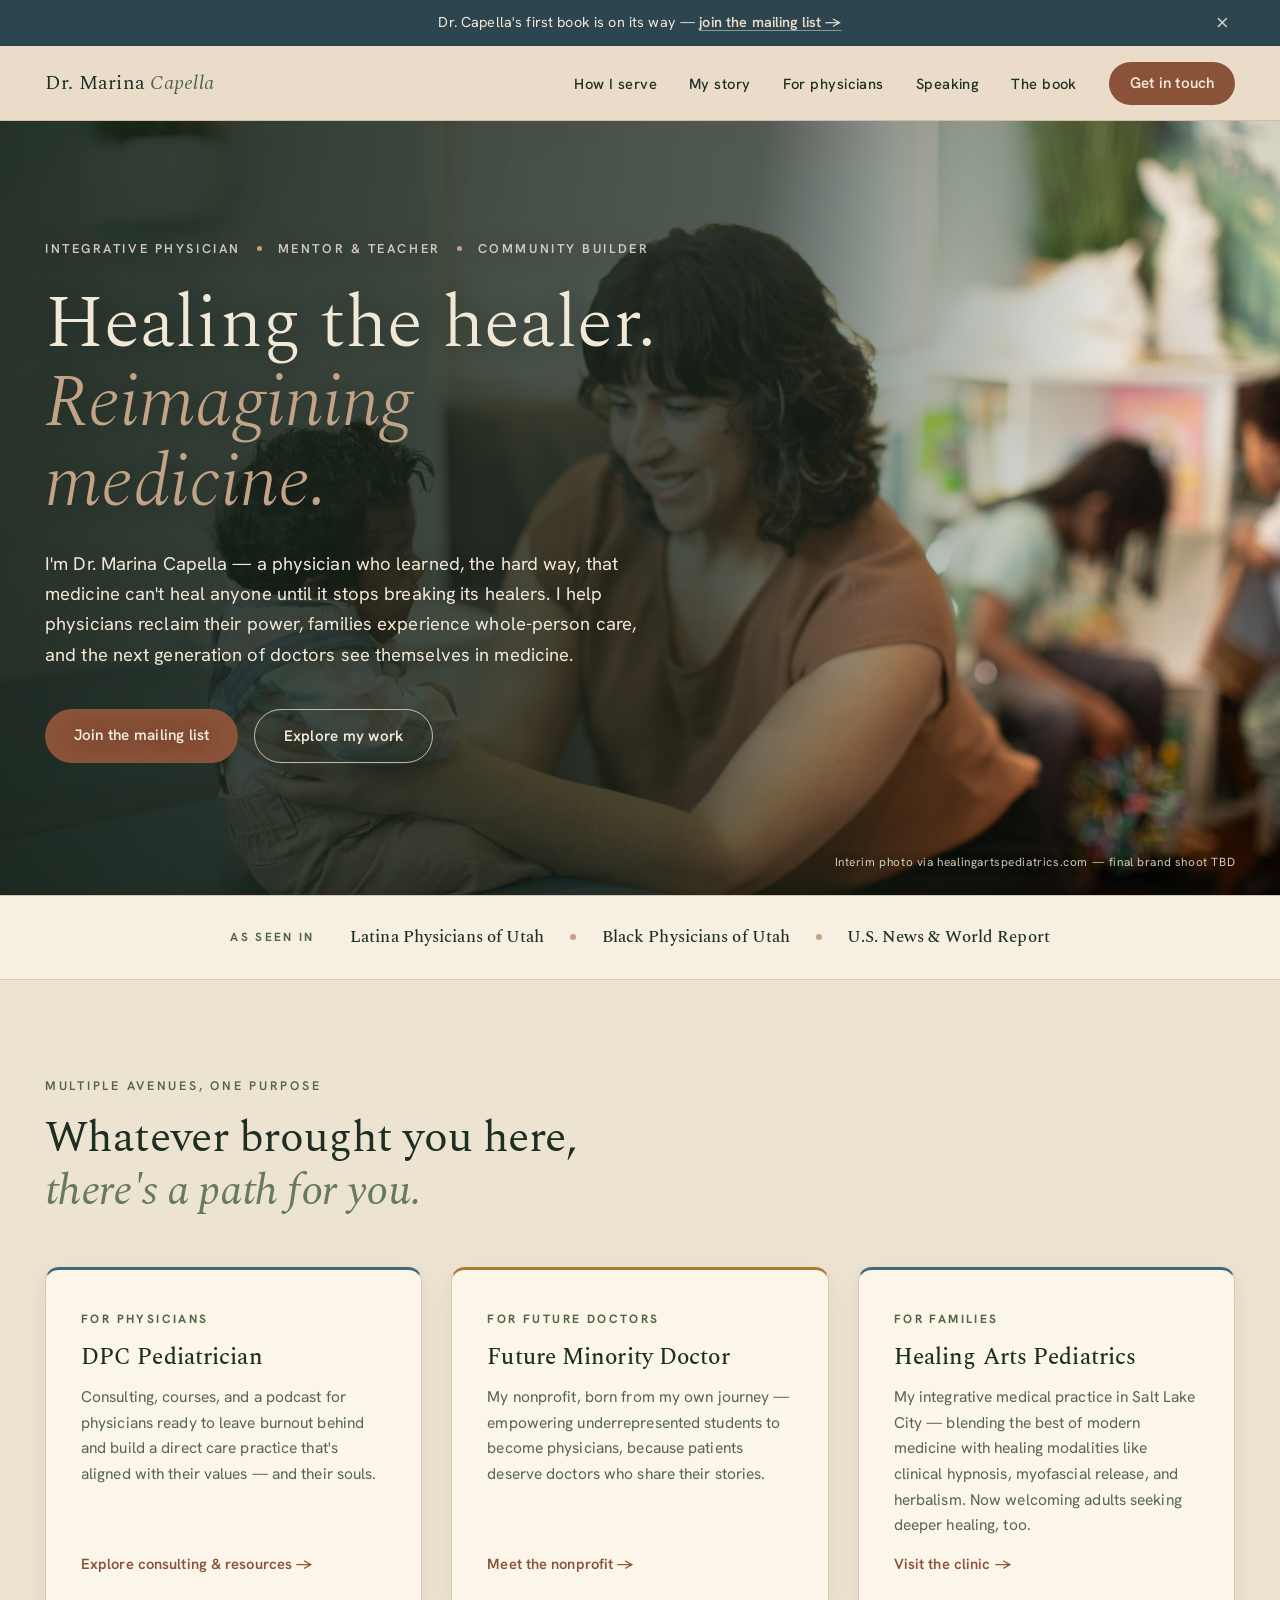
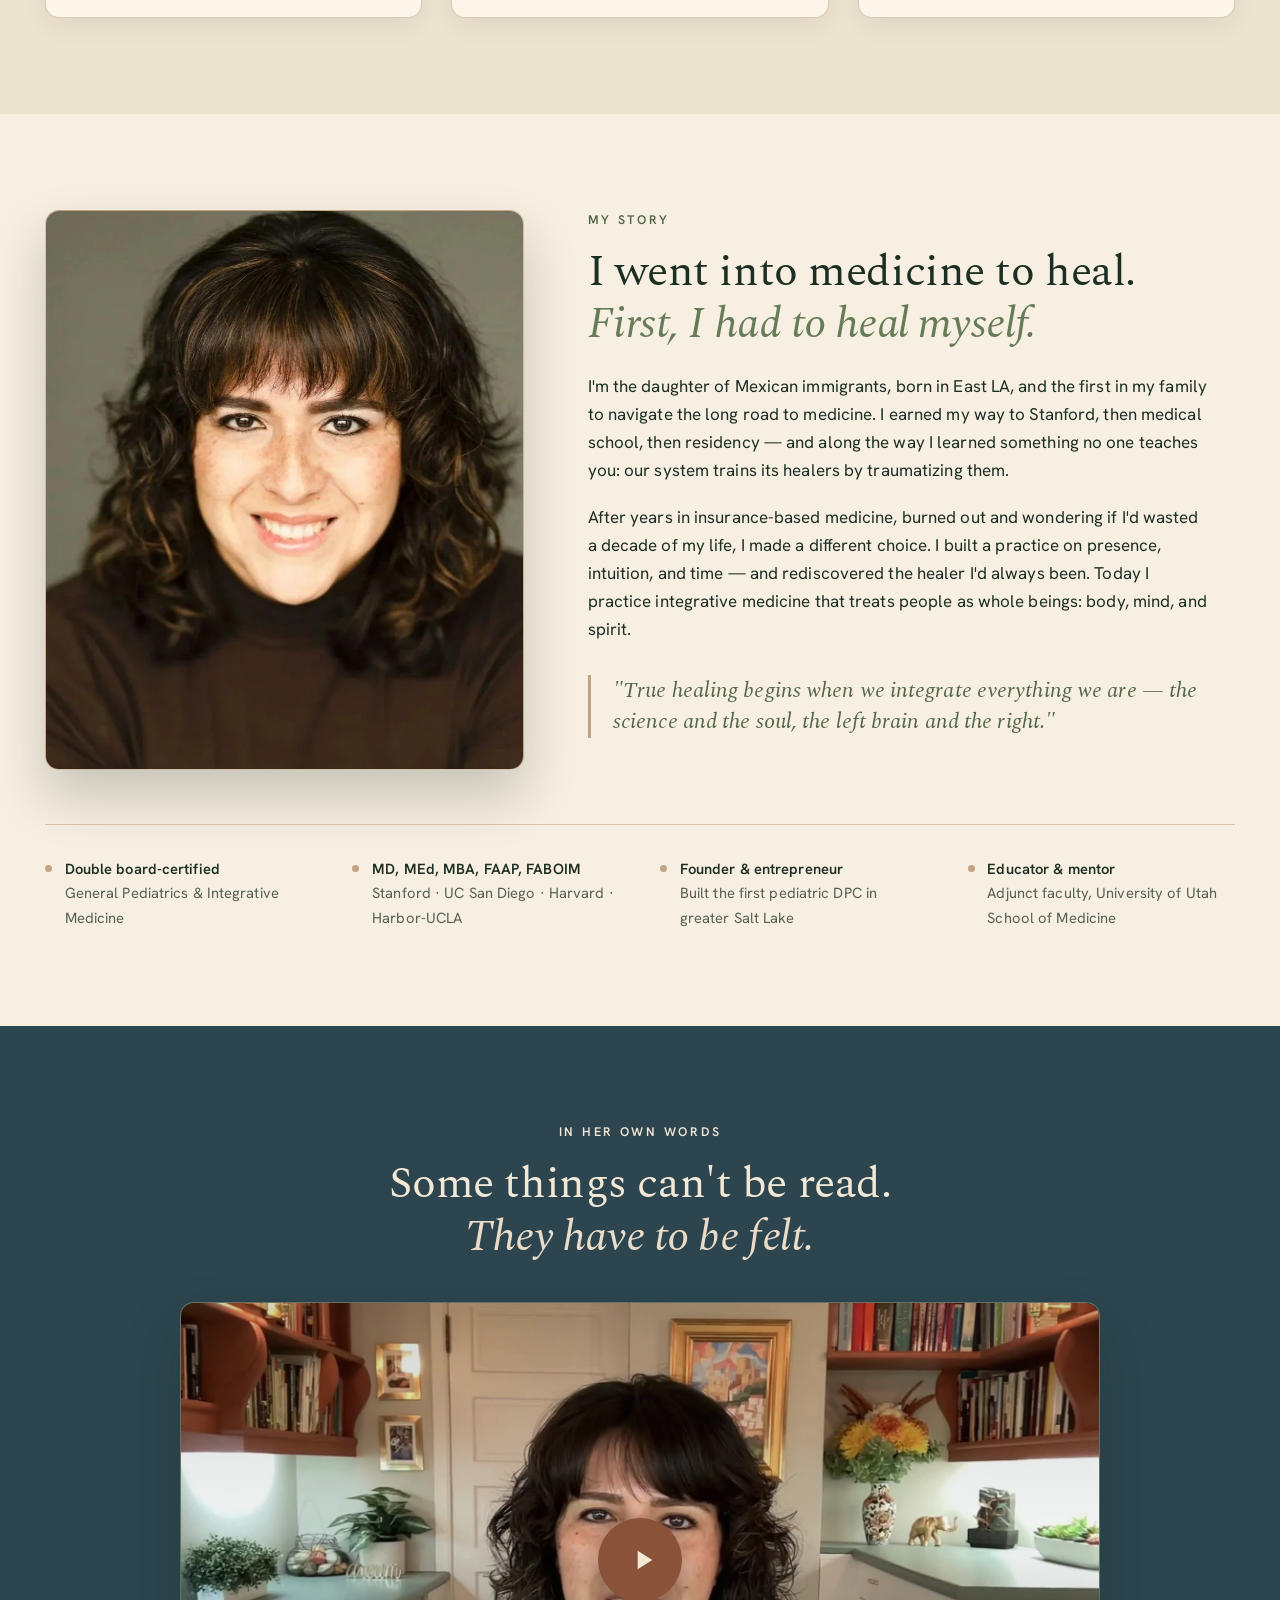
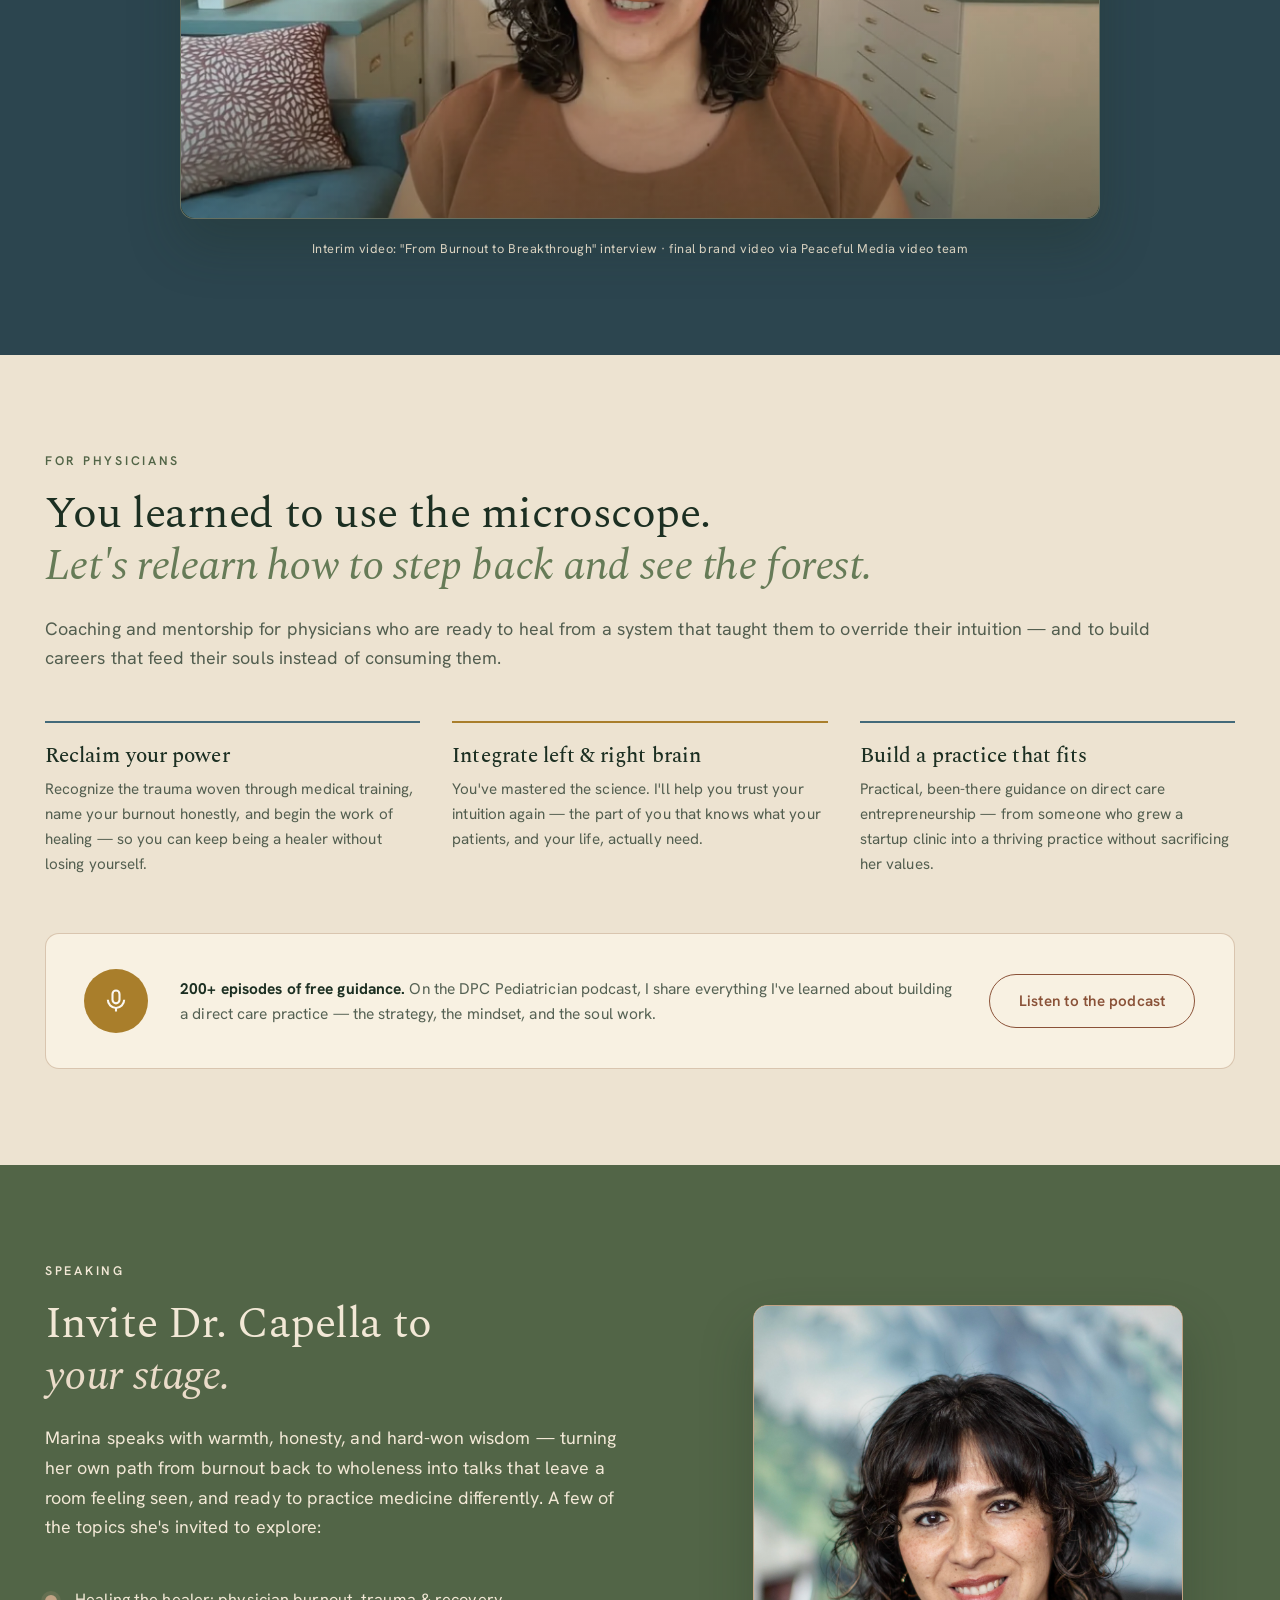
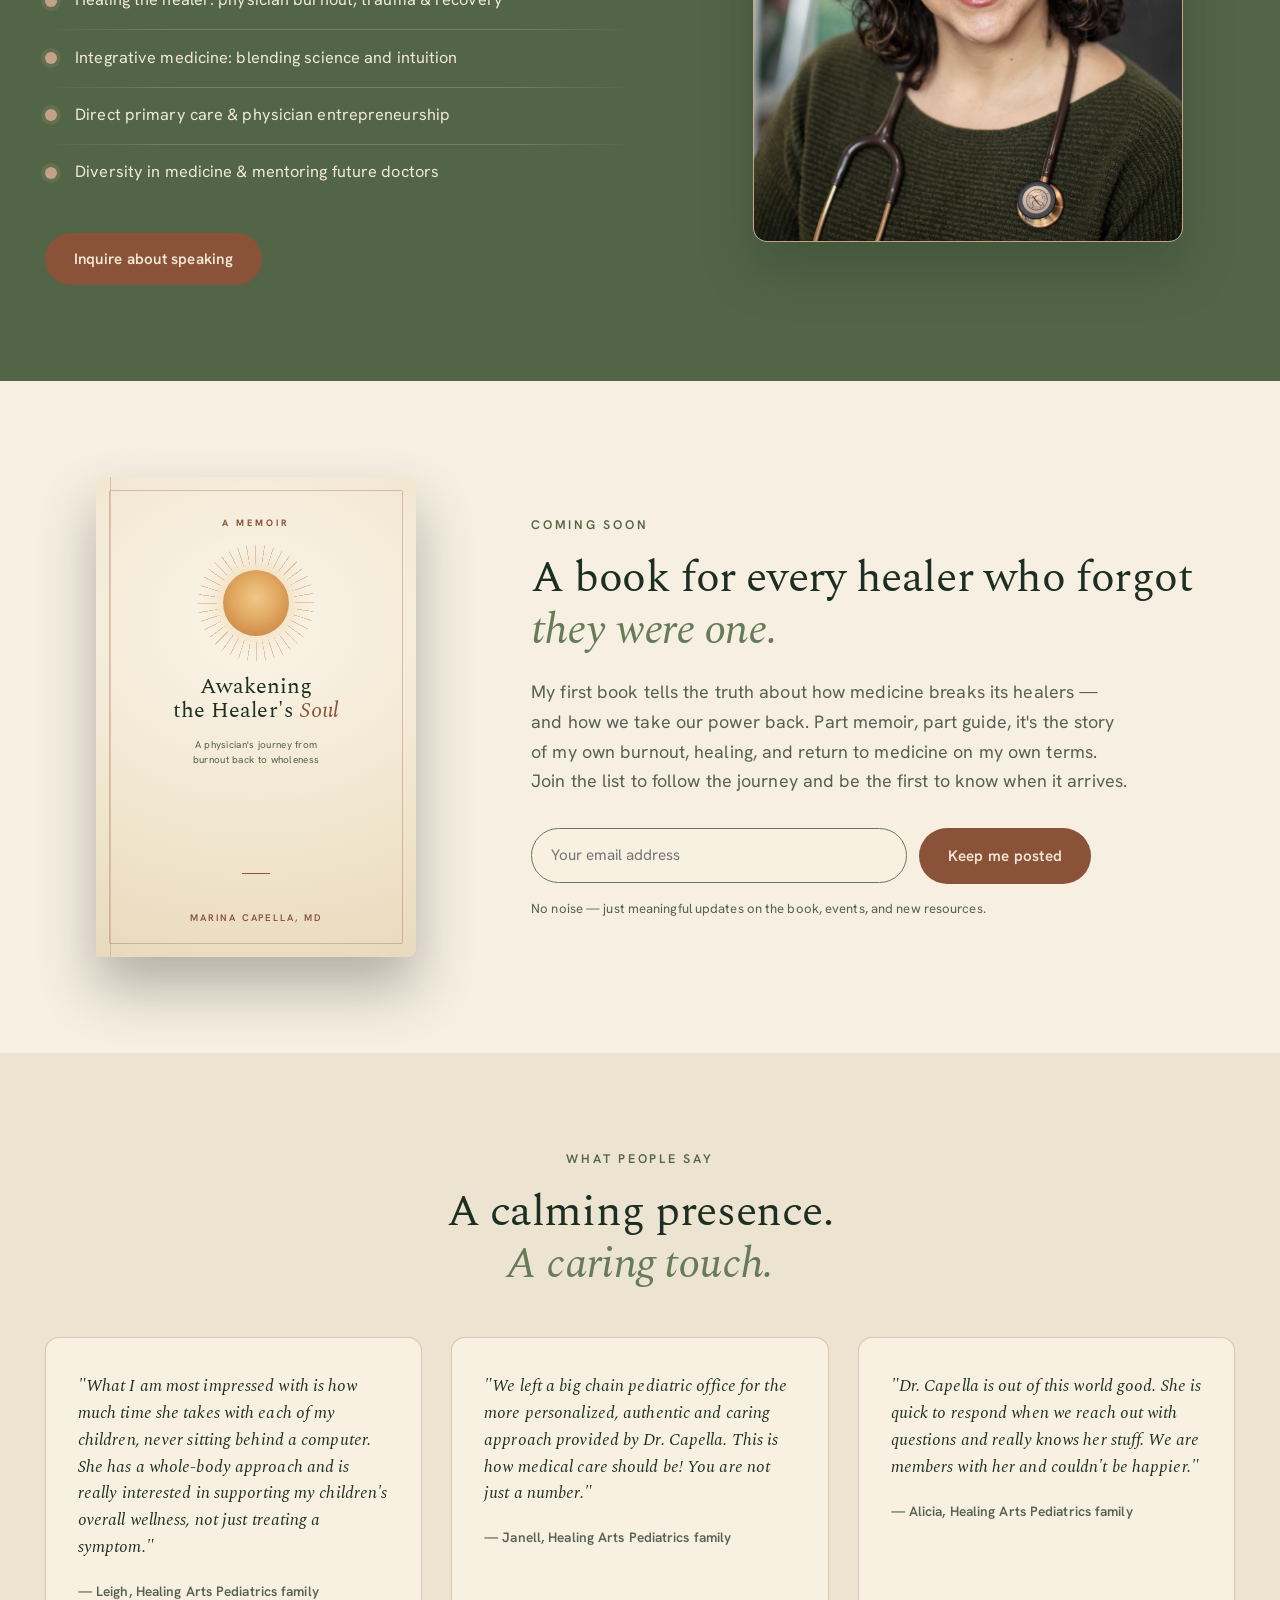
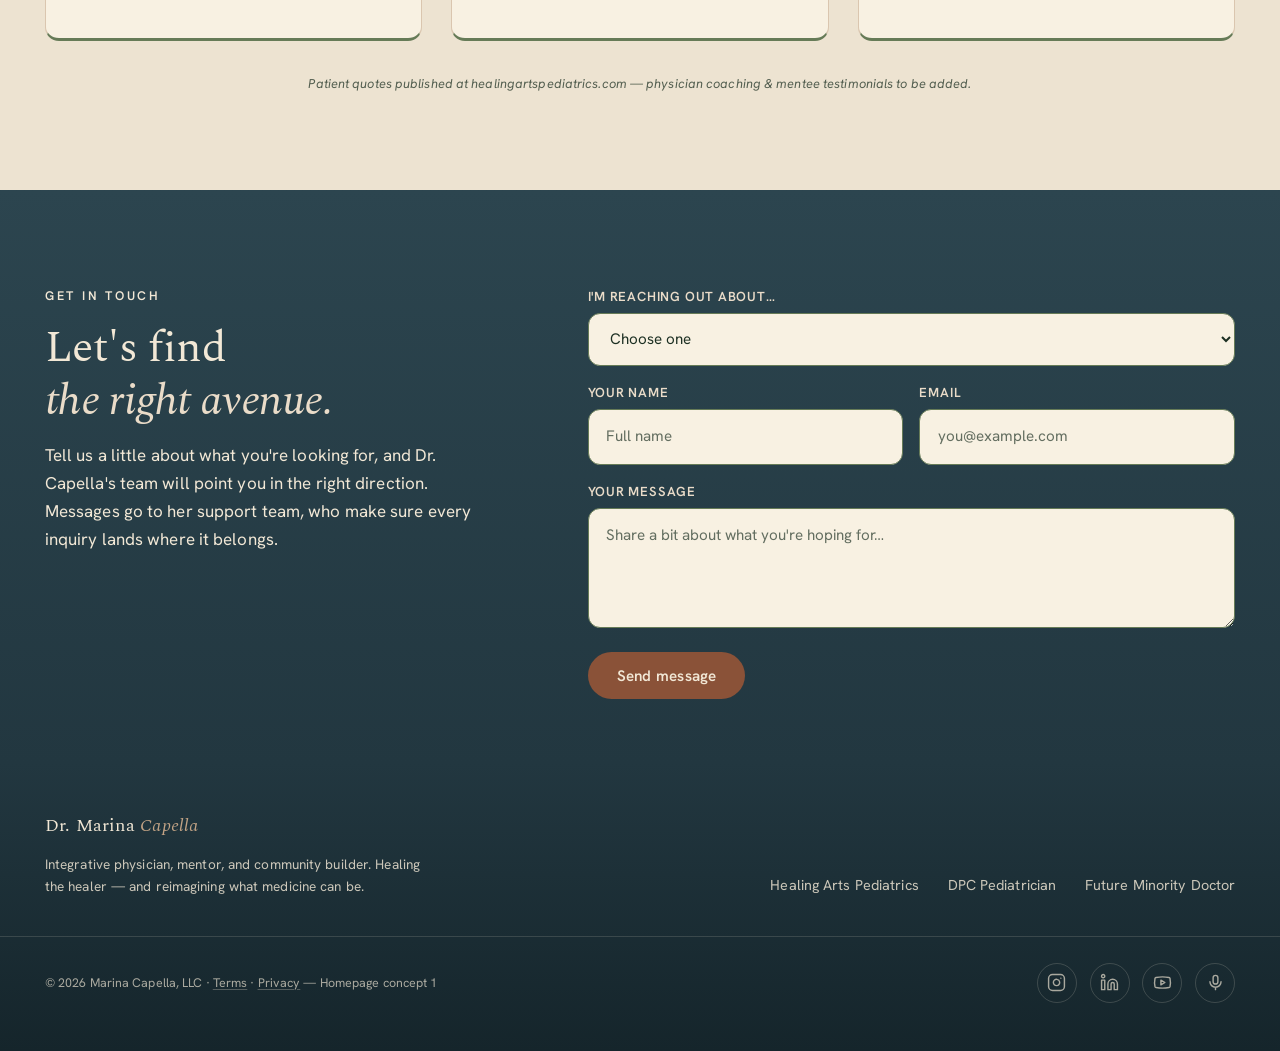
==== deploy/index.html @ 789fd256 "round 1 final assets" ====
<!DOCTYPE html>
<html lang="en">
<head>
<meta charset="UTF-8">
<meta name="viewport" content="width=device-width, initial-scale=1.0">
<title>Dr. Marina Capella — Integrative Physician · Mentor · Community Builder</title>
<meta name="description" content="Dr. Marina Capella helps physicians heal, families find whole-person care, and the next generation of doctors see themselves in medicine.">
<link rel="preconnect" href="https://fonts.googleapis.com">
<link rel="preconnect" href="https://fonts.gstatic.com" crossorigin>
<link href="https://fonts.googleapis.com/css2?family=Fraunces:ital,opsz,wght@0,9..144,300..700;1,9..144,300..700&family=Figtree:ital,wght@0,300..700;1,300..700&display=swap" rel="stylesheet">
<link href="https://fonts.googleapis.com/css2?family=Newsreader:ital,opsz,wght@0,6..72,300..600;1,6..72,300..600&family=Spectral:ital,wght@0,300;0,400;0,500;0,600;1,300;1,400;1,500;1,600&family=Source+Serif+4:ital,opsz,wght@0,8..60,300..600;1,8..60,300..600&family=Hanken+Grotesk:ital,wght@0,300..700;1,300..700&family=Mulish:ital,wght@0,300..700;1,300..700&display=swap" rel="stylesheet">
<link rel="stylesheet" href="css/styles.css">
<link rel="stylesheet" href="css/interactive.css">
</head>
<body>

<template id="__bundler_thumbnail" data-bg-color="#1C2F22">
  <svg viewBox="0 0 1200 800" xmlns="http://www.w3.org/2000/svg">
    <rect width="1200" height="800" fill="#1C2F22"/>
    <g fill="none" stroke="#C2A385" stroke-width="10" stroke-linecap="round">
      <circle cx="600" cy="330" r="78"/>
      <line x1="600" y1="200" x2="600" y2="172"/>
      <line x1="600" y1="488" x2="600" y2="460"/>
      <line x1="470" y1="330" x2="442" y2="330"/>
      <line x1="758" y1="330" x2="730" y2="330"/>
      <line x1="508" y1="238" x2="488" y2="218"/>
      <line x1="692" y1="238" x2="712" y2="218"/>
      <line x1="508" y1="422" x2="488" y2="442"/>
      <line x1="692" y1="422" x2="712" y2="442"/>
    </g>
    <text x="600" y="600" font-family="Georgia, 'Times New Roman', serif" font-size="120" font-style="italic" fill="#EADCC9" text-anchor="middle">MC</text>
    <text x="600" y="680" font-family="Georgia, serif" font-size="34" letter-spacing="8" fill="#C2A385" text-anchor="middle">MARINA CAPELLA</text>
  </svg>
</template>

<a class="skip-link" href="#main">Skip to main content</a>
<div class="scroll-progress" aria-hidden="true"><span></span></div>

<div class="announce" id="announce">
  <div class="wrap announce-inner">
    <p>Dr. Capella's first book is on its way — <a href="#book">join the mailing list →</a></p>
    <button class="announce-close" type="button" aria-label="Dismiss announcement">&times;</button>
  </div>
</div>

<header>
  <div class="wrap nav">
    <a class="logo" href="#top">Dr. Marina <em>Capella</em></a>
    <nav>
      <button class="nav-toggle" aria-label="Open menu" aria-expanded="false" aria-controls="menu">☰</button>
      <ul id="menu">
        <li><a href="#avenues">How I serve</a></li>
        <li><a href="#story">My story</a></li>
        <li><a href="#physicians">For physicians</a></li>
        <li><a href="#speaking">Speaking</a></li>
        <li><a href="#book">The book</a></li>
        <li><a class="btn btn-primary" href="#contact">Get in touch</a></li>
      </ul>
    </nav>
  </div>
</header>

<main id="main">

<!-- ============ HERO — full-bleed background image ============ -->
<section class="hero" id="top">
  <div class="wrap">
    <div class="hero-inner reveal">
      <div class="identity">
        <span>Integrative Physician</span><span class="dot"></span>
        <span>Mentor &amp; Teacher</span><span class="dot"></span>
        <span>Community Builder</span>
      </div>
      <h1>Healing the healer.<br><span class="ital">Reimagining medicine.</span></h1>
      <p class="lede">I'm Dr. Marina Capella — a physician who learned, the hard way, that medicine can't heal anyone until it stops breaking its healers. I help physicians reclaim their power, families experience whole-person care, and the next generation of doctors see themselves in medicine.</p>
      <div class="hero-ctas">
        <a class="btn btn-primary" href="#book">Join the mailing list</a>
        <a class="btn btn-light-ghost" href="#avenues">Explore my work</a>
      </div>
    </div>
  </div>
  <div class="photo-note">Interim photo via healingartspediatrics.com — final brand shoot TBD</div>
</section>

<!-- ============ SOCIAL PROOF STRIP ============ -->
<!-- ============ AFFILIATIONS STRIP ============ -->
<div class="affil">
  <div class="wrap affil-inner reveal">
    <span class="affil-label">As seen in</span>
    <ul class="affil-list">
      <li><span class="affil-name">Latina Physicians of Utah</span></li>
      <li><a class="affil-name" href="https://bpou.org/mentorship/a/" target="_blank" rel="noopener">Black Physicians of Utah</a></li>
      <li><a class="affil-name" href="https://health.usnews.com/doctors/marina-capella-834182" target="_blank" rel="noopener">U.S. News &amp; World Report</a></li>
    </ul>
  </div>
</div>

<!-- ============ AVENUES ============ -->
<section id="avenues">
  <div class="wrap">
    <div class="avenues-head reveal">
      <div class="eyebrow">Multiple avenues, one purpose</div>
      <h2>Whatever brought you here, <em class="soul">there's a path for you.</em></h2>
    </div>
    <div class="avenue-grid">
      <article class="avenue reveal">
        <div class="for">For physicians</div>
        <h3>DPC Pediatrician</h3>
        <p>Consulting, courses, and a podcast for physicians ready to leave burnout behind and build a direct care practice that's aligned with their values — and their souls.</p>
        <a class="link" href="https://dpcpediatrician.com" target="_blank" rel="noopener">Explore consulting &amp; resources</a>
      </article>
      <article class="avenue reveal">
        <div class="for">For future doctors</div>
        <h3>Future Minority Doctor</h3>
        <p>My nonprofit, born from my own journey — empowering underrepresented students to become physicians, because patients deserve doctors who share their stories.</p>
        <a class="link" href="https://www.futureminoritydoctor.com" target="_blank" rel="noopener">Meet the nonprofit</a>
      </article>
      <article class="avenue reveal">
        <div class="for">For families</div>
        <h3>Healing Arts Pediatrics</h3>
        <p>My integrative medical practice in Salt Lake City — blending the best of modern medicine with healing modalities like clinical hypnosis, myofascial release, and herbalism. Now welcoming adults seeking deeper healing, too.</p>
        <a class="link" href="https://www.healingartspediatrics.com" target="_blank" rel="noopener">Visit the clinic</a>
      </article>
    </div>
  </div>
</section>

<!-- ============ STORY ============ -->
<section id="story">
  <div class="wrap">
    <div class="about-grid">
      <div class="about-photo reveal">
        <div class="frame">
          <img class="story-portrait" src="assets/img/marina-headshot.webp" alt="Dr. Marina Capella, integrative physician" loading="lazy">
        </div>
      </div>
      <div class="about reveal">
        <div class="eyebrow">My story</div>
        <h2>I went into medicine to heal. <em class="soul">First, I had to heal myself.</em></h2>
        <p style="margin-top:1.4rem">I'm the daughter of Mexican immigrants, born in East LA, and the first in my family to navigate the long road to medicine. I earned my way to Stanford, then medical school, then residency — and along the way I learned something no one teaches you: our system trains its healers by traumatizing them.</p>
        <p>After years in insurance-based medicine, burned out and wondering if I'd wasted a decade of my life, I made a different choice. I built a practice on presence, intuition, and time — and rediscovered the healer I'd always been. Today I practice integrative medicine that treats people as whole beings: body, mind, and spirit.</p>
        <div class="pull">"True healing begins when we integrate everything we are — the science and the soul, the left brain and the right."</div>
      </div>
    </div>
    <div class="cred-strip reveal">
      <div class="cred"><span class="mark"></span><span><strong>Double board-certified</strong>General Pediatrics &amp; Integrative Medicine</span></div>
      <div class="cred"><span class="mark"></span><span><strong>MD, MEd, MBA, FAAP, FABOIM</strong>Stanford · UC San Diego · Harvard · Harbor-UCLA</span></div>
      <div class="cred"><span class="mark"></span><span><strong>Founder &amp; entrepreneur</strong>Built the first pediatric DPC in greater Salt Lake</span></div>
      <div class="cred"><span class="mark"></span><span><strong>Educator &amp; mentor</strong>Adjunct faculty, University of Utah School of Medicine</span></div>
    </div>
  </div>
</section>

<!-- ============ VIDEO — brown grounding band ============ -->
<section class="video">
  <div class="wrap">
    <div class="eyebrow reveal">In her own words</div>
    <h2 class="reveal">Some things can't be read. <em>They have to be felt.</em></h2>
    <div class="video-frame reveal">
      <button class="video-play" type="button" data-yt="dLif1pKPZVw" style="background-image:url('assets/img/mc-video-thumbnail.webp')" aria-label="Play video: From Burnout to Breakthrough">
        <span class="video-play-btn" aria-hidden="true"><svg width="32" height="32" viewBox="0 0 24 24" fill="currentColor" focusable="false"><path d="M8 5v14l11-7z"></path></svg></span>
      </button>
    </div>
    <p class="video-note reveal">Interim video: "From Burnout to Breakthrough" interview · final brand video via Peaceful Media video team</p>
  </div>
</section>

<!-- ============ FOR PHYSICIANS ============ -->
<section class="healers" id="physicians">
  <div class="wrap">
    <div class="head reveal">
      <div class="eyebrow">For physicians</div>
      <h2>You learned to use the microscope. <em class="soul">Let's relearn how to step back and see the forest.</em></h2>
      <p class="lede" style="margin-top:1.4rem">Coaching and mentorship for physicians who are ready to heal from a system that taught them to override their intuition — and to build careers that feed their souls instead of consuming them.</p>
    </div>

    <div class="healer-grid">
      <div class="healer-card reveal">
        <h3>Reclaim your power</h3>
        <p>Recognize the trauma woven through medical training, name your burnout honestly, and begin the work of healing — so you can keep being a healer without losing yourself.</p>
      </div>
      <div class="healer-card reveal">
        <h3>Integrate left &amp; right brain</h3>
        <p>You've mastered the science. I'll help you trust your intuition again — the part of you that knows what your patients, and your life, actually need.</p>
      </div>
      <div class="healer-card reveal">
        <h3>Build a practice that fits</h3>
        <p>Practical, been-there guidance on direct care entrepreneurship — from someone who grew a startup clinic into a thriving practice without sacrificing her values.</p>
      </div>
    </div>
    <div class="podcast-callout reveal">
      <div class="mic"><svg width="28" height="28" viewBox="0 0 24 24" fill="none" stroke="#FAF7F1" stroke-width="1.8" aria-hidden="true" focusable="false"><rect x="9" y="3" width="6" height="11" rx="3"/><path d="M5 11a7 7 0 0 0 14 0M12 18v3"/></svg></div>
      <p><strong>200+ episodes of free guidance.</strong> On the DPC Pediatrician podcast, I share everything I've learned about building a direct care practice — the strategy, the mindset, and the soul work.</p>
      <a class="btn btn-ghost" href="https://dpcpediatrician.com/podcast/" target="_blank" rel="noopener">Listen to the podcast</a>
    </div>
  </div>
</section>

<!-- ============ SPEAKING ============ -->
<section class="speaking" id="speaking">
  <div class="wrap speaking-grid">
    <div class="reveal">
      <div class="eyebrow">Speaking</div>
      <h2>Invite Dr. Capella to <em class="soul">your stage.</em></h2>
      <p class="lede" style="margin-top:1.4rem">Marina speaks with warmth, honesty, and hard-won wisdom — turning her own path from burnout back to wholeness into talks that leave a room feeling seen, and ready to practice medicine differently. A few of the topics she's invited to explore:</p>
      <ul class="topic-list">
        <li>Healing the healer: physician burnout, trauma &amp; recovery</li>
        <li>Integrative medicine: blending science and intuition</li>
        <li>Direct primary care &amp; physician entrepreneurship</li>
        <li>Diversity in medicine &amp; mentoring future doctors</li>
      </ul>
      <a class="btn btn-primary" style="margin-top:2rem" href="#contact" data-intent="speaking">Inquire about speaking</a>
    </div>
    <div class="reveal">
      <div class="frame">
        <img class="speaking-portrait" src="assets/img/marina-stethoscope.webp" alt="Dr. Marina Capella, integrative physician" loading="lazy">
      </div>
    </div>
  </div>
</section>

<!-- ============ BOOK ============ -->
<section class="book" id="book">
  <div class="wrap book-grid">
    <div class="reveal">
      <div class="book-cover" aria-label="Book cover concept">
        <div class="bk-frame"></div>
        <div class="bk-kicker">A memoir</div>
        <div class="bk-sun"><span class="bk-rays"></span><span class="bk-disc"></span></div>
        <div class="bk-title">Awakening<br>the Healer's <em>Soul</em></div>
        <div class="bk-sub">A physician's journey from burnout back to wholeness</div>
        <div class="bk-grow"></div>
        <div class="bk-rule"></div>
        <div class="bk-author">Marina Capella, MD</div>
      </div>
    </div>
    <div class="reveal">
      <div class="eyebrow">Coming soon</div>
      <h2>A book for every healer who forgot <em class="soul">they were one.</em></h2>
      <p class="lede" style="margin-top:1.4rem">My first book tells the truth about how medicine breaks its healers — and how we take our power back. Part memoir, part guide, it's the story of my own burnout, healing, and return to medicine on my own terms. Join the list to follow the journey and be the first to know when it arrives.</p>
      <form class="signup" id="signup-form">
        <input type="email" required placeholder="Your email address" aria-label="Email address">
        <button class="btn btn-primary" type="submit">Keep me posted</button>
      </form>
      <p class="fine">No noise — just meaningful updates on the book, events, and new resources.</p>
    </div>
  </div>
</section>

<!-- ============ TESTIMONIALS ============ -->
<section class="quotes">
  <div class="wrap">
    <div class="head reveal">
      <div class="eyebrow">What people say</div>
      <h2>A calming presence. <em class="soul">A caring touch.</em></h2>
    </div>
    <div class="quote-grid">
      <div class="quote reveal">
        <blockquote>"What I am most impressed with is how much time she takes with each of my children, never sitting behind a computer. She has a whole-body approach and is really interested in supporting my children's overall wellness, not just treating a symptom."</blockquote>
        <cite>— Leigh, Healing Arts Pediatrics family</cite>
      </div>
      <div class="quote reveal">
        <blockquote>"We left a big chain pediatric office for the more personalized, authentic and caring approach provided by Dr. Capella. This is how medical care should be! You are not just a number."</blockquote>
        <cite>— Janell, Healing Arts Pediatrics family</cite>
      </div>
      <div class="quote reveal">
        <blockquote>"Dr. Capella is out of this world good. She is quick to respond when we reach out with questions and really knows her stuff. We are members with her and couldn't be happier."</blockquote>
        <cite>— Alicia, Healing Arts Pediatrics family</cite>
      </div>
    </div>
    <p class="fine reveal">Patient quotes published at healingartspediatrics.com — physician coaching &amp; mentee testimonials to be added.</p>
  </div>
</section>

<!-- ============ CONTACT ============ -->
<section class="contact" id="contact">
  <div class="wrap contact-grid">
    <div class="reveal">
      <div class="eyebrow">Get in touch</div>
      <h2>Let's find <em>the right avenue.</em></h2>
      <p>Tell us a little about what you're looking for, and Dr. Capella's team will point you in the right direction. Messages go to her support team, who make sure every inquiry lands where it belongs.</p>
    </div>
    <form class="gatekeeper reveal" id="contact-form">
      <div>
        <label for="intent">I'm reaching out about…</label>
        <select id="intent" required>
          <option value="" selected disabled>Choose one</option>
          <option value="coaching">Physician coaching or mentorship</option>
          <option value="speaking">Inviting Dr. Capella to speak</option>
          <option value="book">The book / media inquiries</option>
          <option value="clinic">Becoming a patient (Healing Arts)</option>
          <option value="consulting">DPC consulting &amp; courses</option>
          <option value="nonprofit">Future Minority Doctor</option>
          <option value="other">Something else</option>
        </select>
      </div>
      <div class="route-note" id="route-clinic" aria-live="polite">Looking to join the practice? You'll find everything at <a href="https://www.healingartspediatrics.com" target="_blank" rel="noopener">healingartspediatrics.com</a> — or send your note below and we'll connect you.</div>
      <div class="route-note" id="route-consulting" aria-live="polite">Ready to dive in? Explore consulting, courses, and the podcast at <a href="https://dpcpediatrician.com" target="_blank" rel="noopener">dpcpediatrician.com</a> — or send your note below.</div>
      <div class="route-note" id="route-nonprofit" aria-live="polite">Learn more and get involved at <a href="https://www.futureminoritydoctor.com" target="_blank" rel="noopener">futureminoritydoctor.com</a> — or send your note below.</div>
      <div class="form-row">
        <div>
          <label for="name">Your name</label>
          <input id="name" type="text" required placeholder="Full name">
        </div>
        <div>
          <label for="email">Email</label>
          <input id="email" type="email" required placeholder="you@example.com">
        </div>
      </div>
      <div>
        <label for="msg">Your message</label>
        <textarea id="msg" placeholder="Share a bit about what you're hoping for…"></textarea>
      </div>
      <div><button class="btn btn-primary" type="submit">Send message</button></div>
    </form>
  </div>
</section>

</main>

<footer>
  <div class="wrap foot-grid">
    <div>
      <a class="logo" href="#top">Dr. Marina <em>Capella</em></a>
      <p style="max-width:49ch;margin-top:.8rem;font-size:.85rem">Integrative physician, mentor, and community builder. Healing the healer — and reimagining what medicine can be.</p>
    </div>
    <div class="foot-right">
      <ul>
        <li><a href="https://www.healingartspediatrics.com" target="_blank" rel="noopener">Healing Arts Pediatrics</a></li>
        <li><a href="https://dpcpediatrician.com" target="_blank" rel="noopener">DPC Pediatrician</a></li>
        <li><a href="https://www.futureminoritydoctor.com" target="_blank" rel="noopener">Future Minority Doctor</a></li>
      </ul>
    </div>
  </div>
  <div class="wrap foot-fine">
    <span>© 2026 Marina Capella, LLC · <a href="#">Terms</a> · <a href="#">Privacy</a> — Homepage concept 1</span>
    <div class="socials" aria-label="Dr. Capella on social media">
        <a href="#" aria-label="Instagram"><svg viewBox="0 0 24 24" fill="none" stroke="currentColor" stroke-width="1.8" stroke-linecap="round" stroke-linejoin="round" aria-hidden="true"><rect x="2" y="2" width="20" height="20" rx="5"></rect><path d="M16 11.37A4 4 0 1 1 12.63 8 4 4 0 0 1 16 11.37z"></path><line x1="17.5" y1="6.5" x2="17.51" y2="6.5"></line></svg></a>
        <a href="#" aria-label="LinkedIn"><svg viewBox="0 0 24 24" fill="none" stroke="currentColor" stroke-width="1.8" stroke-linecap="round" stroke-linejoin="round" aria-hidden="true"><path d="M16 8a6 6 0 0 1 6 6v7h-4v-7a2 2 0 0 0-2-2 2 2 0 0 0-2 2v7h-4v-7a6 6 0 0 1 6-6z"></path><rect x="2" y="9" width="4" height="12"></rect><circle cx="4" cy="4" r="2"></circle></svg></a>
        <a href="#" aria-label="YouTube"><svg viewBox="0 0 24 24" fill="none" stroke="currentColor" stroke-width="1.8" stroke-linecap="round" stroke-linejoin="round" aria-hidden="true"><path d="M2.5 17a24.12 24.12 0 0 1 0-10 2 2 0 0 1 1.4-1.4 49.56 49.56 0 0 1 16.2 0A2 2 0 0 1 21.5 7a24.12 24.12 0 0 1 0 10 2 2 0 0 1-1.4 1.4 49.55 49.55 0 0 1-16.2 0A2 2 0 0 1 2.5 17z"></path><path d="m10 15 5-3-5-3z"></path></svg></a>
        <a href="#" aria-label="Podcast"><svg viewBox="0 0 24 24" fill="none" stroke="currentColor" stroke-width="1.8" stroke-linecap="round" stroke-linejoin="round" aria-hidden="true"><rect x="9" y="3" width="6" height="11" rx="3"></rect><path d="M5 11a7 7 0 0 0 14 0M12 18v3"></path></svg></a>
      </div>
  </div>
</footer>

<script src="js/main.js"></script>
<script src="js/interactive.js"></script>
</body>
</html>
---- deploy/css/styles.css ----
/* ============================================================
   Dr. Marina Capella — Homepage Concept v4.3
   Peaceful Media · Brand-to-Web Strategy Workshop
   v4 palette — 5-color system (client-approved swatch),
   tuned for WCAG 2.1 AA in v4.2 (same hues, deeper steps
   where text sits on them — see ACCESSIBILITY-NOTES.txt):
     Deep Forest      #1C2F22  text / anchor
     Sage Green       #667B57  large display accents + decorative
       └ deep step    #526547  panels + small green text on cream
     Warm Ochre       #C2A385  layout accent (lines, borders, marks)
     Soft Cream       #EADCC9  global background
     Muted Terracotta #A36B51  approved swatch — large display only
       └ deep step    #8A5238  CTA buttons & text links (AA-safe)
   Rules:
   - Cream backdrop everywhere; no stark white
   - Forest for all headings, body copy, nav links
   - Sage panels (cream text) break up the scroll
   - Terracotta reserved for clickable calls to action
   ============================================================ */
:root{
  --forest:     #1C2F22;
  --forest-soft:rgba(28,47,34,.74);
  --sage:       #667B57;            /* large display text (≥24px) + decorative only — 3.43:1 on cream */
  --sage-deep:  #526547;            /* panel bg + small green text on cream — 4.70:1 AA */
  --ochre:      #C2A385;
  --ochre-soft: rgba(194,163,133,.45);
  --cream:      #EADCC9;
  --cream-card: #F2E8D6;            /* card surface — cream tint, not white */
  --on-dark:    #F2E8D6;            /* text over sage / forest panels */
  --on-dark-soft:rgba(242,232,214,.82);
  --terracotta-display:#A36B51;     /* approved swatch — large/display use only (AA-large 3.26:1) */
  --cta:        #8A5238;            /* deep terracotta — buttons & links: 5.17:1 label, 4.66:1 as link on cream */
  --cta-hover:  #74452F;            /* 6.56:1 label */
  --line:       rgba(194,163,133,.55);
  --max: 1360px;
}
*{margin:0;padding:0;box-sizing:border-box}
html{scroll-behavior:smooth}
body{
  font-family:'Figtree',system-ui,sans-serif;
  color:var(--forest);
  background:var(--cream);
  line-height:1.65;
  font-size:17px;
  -webkit-font-smoothing:antialiased;
}
img{max-width:100%;display:block}
a{color:var(--cta)}
.wrap{max-width:var(--max);margin:0 auto;padding:0 clamp(24px,3.5vw,56px)}
h1,h2,h3{font-family:'Fraunces',serif;font-weight:400;line-height:1.12;color:var(--forest);text-wrap:balance}
h2{font-size:clamp(2rem,3.4vw,2.9rem);letter-spacing:-0.01em}
h2 em{display:block;margin-top:.25rem}
h3{font-size:1.32rem;font-weight:500}
em.soul{font-style:italic;color:var(--sage)}
.eyebrow{
  font-size:.78rem;letter-spacing:.22em;text-transform:uppercase;
  color:var(--sage-deep);font-weight:600;margin-bottom:1.1rem;
}
.lede{font-size:1.12rem;color:var(--forest-soft);max-width:60ch}
section{padding:6rem 0}
/* Soft top-light wash on the big cream sections — a breath of warmth
   at the top of each, settling back to base cream by mid-section.
   The wash only ever goes LIGHTER than cream, so every audited
   contrast ratio holds or improves. */
#avenues,#story,.book,.healers,.quotes{
  background:radial-gradient(120% 78% at 50% 0%, #F3EADA 0%, var(--cream) 58%);
}
.btn{
  display:inline-block;font-weight:600;font-size:.95rem;
  padding:.85rem 1.8rem;border-radius:999px;text-decoration:none;
  border:none;cursor:pointer;font-family:inherit;
  transition:transform .25s ease, box-shadow .25s ease, background .25s ease, color .25s ease;
}
/* Terracotta = clickable. Primary CTAs only. */
.btn-primary{background:var(--cta);color:var(--on-dark)}
.btn-primary:hover{background:var(--cta-hover);color:var(--on-dark);transform:translateY(-2px);box-shadow:0 8px 22px rgba(138,82,56,.35)}
.btn-ghost{border:1.5px solid var(--cta);color:var(--cta);background:transparent}
.btn-ghost:hover{background:var(--cta);color:var(--on-dark);transform:translateY(-2px)}
.btn-light-ghost{border:1.5px solid rgba(242,232,214,.75);color:var(--on-dark);background:transparent}
.btn-light-ghost:hover{background:rgba(242,232,214,.16);transform:translateY(-2px)}
/* Focus rings — contextual for ≥3:1 against each surface:
   forest on cream (10.53:1); cream on dark panels/hero/footer (≥4.70:1) */
.btn:focus-visible,a:focus-visible,input:focus-visible,select:focus-visible,textarea:focus-visible{
  outline:3px solid var(--forest);outline-offset:3px;
}
:is(.hero,.video,.speaking,.contact,footer) :is(.btn,a,input,select,textarea,button):focus-visible{
  outline-color:var(--on-dark);
}
.skip-link{
  position:absolute;left:-9999px;top:0;z-index:100;
  background:var(--forest);color:var(--on-dark);
  padding:.7rem 1.2rem;border-radius:0 0 10px 0;text-decoration:none;font-weight:600;
}
.skip-link:focus{left:0}

/* ---------- elegant divider (ochre layout accent) ---------- */
.divider{
  max-width:var(--max);margin:0 auto;padding:0 clamp(24px,3.5vw,56px);
  display:flex;align-items:center;gap:1rem;
}
.divider::before,.divider::after{
  content:"";flex:1;height:1px;
  background:linear-gradient(90deg,transparent,var(--ochre) 30%,var(--ochre) 70%,transparent);
}
.divider span{
  width:7px;height:7px;background:var(--sage);transform:rotate(45deg);flex:none;
}

/* ---------- nav ---------- */
header{
  position:sticky;top:0;z-index:50;
  background:rgba(234,220,201,.94);backdrop-filter:blur(8px);
  border-bottom:1px solid var(--line);
}
.nav{display:flex;align-items:center;justify-content:flex-start;gap:2.5rem;height:74px}
.nav > nav{display:flex;flex:1}
.logo{font-family:'Fraunces',serif;font-size:1.25rem;text-decoration:none;color:var(--forest);white-space:nowrap}
.logo em{font-style:italic;color:var(--sage-deep)}
nav ul{display:flex;gap:2rem;list-style:none;align-items:center;justify-content:flex-end;flex:1}
nav a{font-size:.92rem;font-weight:500;text-decoration:none;color:var(--forest);white-space:nowrap}
nav a:not(.btn):hover{color:var(--cta)}
nav .btn{padding:.55rem 1.3rem}
.nav-toggle{display:none;background:none;border:none;font-size:1.6rem;color:var(--forest);cursor:pointer;margin-left:auto}

/* ---------- hero: full-bleed background, subject right ---------- */
/* v4.2 layout: photo mirrored so Dr. Capella faces IN from the RIGHT;
   headline left-aligned with the logo. Photo lives on ::before (flipped),
   scrim on ::after (NOT flipped) so the gradient always darkens the
   text zone on the left regardless of the image. */
.hero{
  position:relative;
  min-height:min(86vh,820px);
  display:flex;align-items:center;
  padding:7rem 0 8rem;
  color:var(--on-dark);
  background:var(--forest);          /* fallback while photo loads / offline */
  overflow:hidden;
  --hero-focus-x:35%;                /* subject sits right of center; raise toward 50% to ease her back left */
}
.hero::before{
  content:"";position:absolute;inset:0;z-index:0;
  /* Interim photo from healingartspediatrics.com — final brand shoot will replace it.
     LOCAL SWAP (build phase): run assets/get-photos.sh, then use the assets/ line. */
  background-image:url('../assets/img/capella-with-infant.webp');
  background-size:cover;
  background-position:var(--hero-focus-x,50%) center;
  transform:scaleX(-1);              /* mirror: subject moves to the right, facing in */
  /* NOTE — mirror math: because the layer is flipped, a focal point painted
     at X% appears at (100 − X)%. To pull the subject further RIGHT on screen,
     LOWER --hero-focus-x (e.g. 35%); to pull it left, raise it. */
}
.hero::after{
  content:"";position:absolute;inset:0;z-index:1;
  /* Scrim holds ≥.74 forest across the whole text column (640px copy +
     side padding) = 5.83:1 worst-case for cream text even over a
     pure-white photo region (AA), then falls away so the photo reads
     clean on the right. max() pins a px floor so narrower desktop
     viewports (1000–1280px) stay covered; on wide screens the % wins
     and the photo gets more room. */
  background:linear-gradient(97deg,
    rgba(20,33,24,.90) 0%,
    rgba(20,33,24,.74) 68%,
    rgba(28,47,34,.08) 92%,
    rgba(28,47,34,0) 100%);  /* fallback if max() unsupported in stops */
  background:linear-gradient(97deg,
    rgba(20,33,24,.90) 0%,
    rgba(20,33,24,.74) max(54%, 760px),
    rgba(28,47,34,.40) max(68%, 880px),
    rgba(28,47,34,.08) max(84%, 980px),
    rgba(28,47,34,0) 100%);
}
.hero .wrap{position:relative;z-index:2;width:100%}  /* width:100% = align with logo (flex child otherwise shrink-wraps & centers) */
.hero-inner{max-width:640px;text-shadow:0 1px 24px rgba(20,33,24,.45)}
.hero .identity{
  display:flex;gap:1rem;flex-wrap:wrap;align-items:center;
  font-size:.8rem;letter-spacing:.2em;text-transform:uppercase;
  color:var(--on-dark-soft);font-weight:600;margin-bottom:1.6rem;
}
.hero .identity .dot{width:5px;height:5px;border-radius:50%;background:var(--ochre);display:inline-block;flex:none}
.hero h1{
  font-size:clamp(2.9rem,5.8vw,4.6rem);font-weight:380;color:var(--on-dark);
  margin-bottom:1.6rem;line-height:1.08;
}
.hero h1 .ital{font-style:italic;font-weight:340;color:var(--ochre)}
.hero p.lede{color:var(--on-dark);margin-bottom:2.4rem;font-size:1.15rem}
.hero-ctas{display:flex;gap:1rem;flex-wrap:wrap}
.hero .photo-note{
  position:absolute;right:clamp(24px,3.5vw,56px);bottom:1.4rem;z-index:2;
  font-size:.74rem;letter-spacing:.05em;color:rgba(242,232,214,.85);
  text-shadow:0 1px 8px rgba(20,33,24,.7);
}

/* ---------- social proof strip ---------- */
.proof{background:var(--cream);border-bottom:1px solid var(--line);border-top:1px solid var(--line)}
.proof-grid{
  display:grid;grid-template-columns:repeat(4,1fr);gap:1.5rem;
  padding-top:2.2rem;padding-bottom:2.2rem;text-align:center;
}
.stat strong{
  display:block;font-family:'Fraunces',serif;font-weight:500;font-size:1.7rem;
  color:var(--sage);line-height:1.15;
}
.stat span{font-size:.85rem;color:var(--forest-soft);letter-spacing:.02em}
.stat{position:relative}
.stat + .stat::before{
  content:"";position:absolute;left:-0.75rem;top:15%;bottom:15%;width:1px;
  background:linear-gradient(180deg,transparent,var(--ochre),transparent);
}

/* ---------- avenues ---------- */
.avenues-head{max-width:680px;margin-bottom:3.2rem}
.avenue-grid{display:grid;grid-template-columns:repeat(3,1fr);gap:1.8rem}
.avenue{
  background:var(--cream-card);border:1px solid var(--line);border-top:3px solid var(--sage);
  border-radius:14px;padding:2.5rem 2.2rem;display:flex;flex-direction:column;gap:.9rem;
  transition:transform .3s ease, box-shadow .3s ease;
}
.avenue:hover{transform:translateY(-6px);box-shadow:0 18px 40px rgba(28,47,34,.14)}
.avenue .for{font-size:.75rem;letter-spacing:.2em;text-transform:uppercase;font-weight:700;color:var(--sage-deep)}
.avenue h3{font-size:1.45rem}
.avenue p{font-size:.97rem;color:var(--forest-soft);flex:1}
.avenue a.link{font-weight:600;font-size:.92rem;text-decoration:none;color:var(--cta)}
.avenue a.link::after{content:" →";transition:margin .2s}
.avenue a.link:hover::after{margin-left:4px}

/* ---------- about / story ---------- */
.about-grid{display:grid;grid-template-columns:.85fr 1.15fr;gap:clamp(3rem,5vw,5.5rem);align-items:start}
.about-photo .frame{
  aspect-ratio:3/4;border-radius:14px;
  background:linear-gradient(200deg,var(--cream-card),var(--ochre));
  display:flex;align-items:flex-end;justify-content:center;color:var(--forest-soft);
  border:1px solid var(--line);overflow:hidden;
  box-shadow:0 26px 52px rgba(28,47,34,.22);
}
.about-photo .frame img,.speaking .frame img{width:100%;height:100%;object-fit:cover;object-position:center top}
.about p{margin-bottom:1.2rem;max-width:62ch}
.pull{
  font-family:'Fraunces',serif;font-style:italic;font-size:1.35rem;line-height:1.45;
  color:var(--sage-deep);border-left:3px solid var(--ochre);padding-left:1.4rem;margin:2rem 0;
}
.cred-strip{
  margin-top:2.5rem;padding-top:2rem;border-top:1px solid var(--line);
  display:grid;grid-template-columns:repeat(2,1fr);gap:1.1rem 2.5rem;
}
.cred{display:flex;gap:.8rem;align-items:flex-start;font-size:.92rem;color:var(--forest-soft)}
.cred .mark{flex:none;width:7px;height:7px;background:var(--sage);transform:rotate(45deg);margin-top:.5rem}
.cred strong{color:var(--forest);font-weight:600;display:block}

/* ---------- video (deep sage contrast panel) ---------- */
.video{background:var(--sage-deep);color:var(--on-dark);text-align:center}
.video .eyebrow{color:var(--on-dark)}
.video h2{color:var(--on-dark);max-width:680px;margin:0 auto 2.5rem}
.video h2 em{font-style:italic;color:var(--cream)}
.video-frame{
  max-width:920px;margin:0 auto;aspect-ratio:16/9;border-radius:14px;
  overflow:hidden;background:var(--forest);
  border:1px solid rgba(242,232,214,.35);
  box-shadow:0 26px 52px rgba(28,47,34,.28);
}
.video-frame iframe{width:100%;height:100%;border:0;display:block}
.video-note{font-size:.8rem;letter-spacing:.04em;margin-top:1.2rem}

/* ---------- book ---------- */
.book{background:var(--cream)}
.book-grid{display:grid;grid-template-columns:.75fr 1.25fr;gap:clamp(3rem,5vw,5.5rem);align-items:center}
.book-cover{
  aspect-ratio:2/3;max-width:320px;border-radius:6px 14px 14px 6px;margin:0 auto;
  background:linear-gradient(165deg,var(--forest) 0%,#2E4434 50%,var(--sage) 100%);
  color:var(--on-dark);display:flex;flex-direction:column;justify-content:center;text-align:center;
  padding:2.2rem 1.6rem;box-shadow:0 30px 56px rgba(28,47,34,.32);
  position:relative;
}
.book-cover::before{content:"";position:absolute;left:14px;top:0;bottom:0;width:1px;background:rgba(194,163,133,.55)}
.book-cover .bk-title{font-family:'Fraunces',serif;font-size:1.75rem;line-height:1.25;font-style:italic;color:var(--cream)}
.book-cover .bk-author{margin-top:1.6rem;font-size:.78rem;letter-spacing:.22em;text-transform:uppercase}
.book-cover .bk-note{margin-top:.8rem;font-size:.68rem;opacity:.7}
.signup{margin-top:2rem;display:flex;gap:.8rem;flex-wrap:wrap;max-width:560px}
.signup input{
  flex:1;min-width:240px;padding:.9rem 1.2rem;border-radius:999px;
  border:1.5px solid var(--sage);background:var(--cream-card);font:inherit;font-size:.95rem;color:var(--forest);
}
.book .fine{font-size:.82rem;color:var(--forest-soft);margin-top:.9rem}

/* ---------- physicians ---------- */
.healers .head{max-width:1120px;margin-bottom:3rem}  /* wide enough that the italic line holds on one row down to ~1000px */
.healer-grid{display:grid;grid-template-columns:repeat(3,1fr);gap:2rem}
.healer-card{border-top:2px solid var(--ochre);padding-top:1.4rem}
.healer-card h3{margin-bottom:.5rem}
.healer-card p{font-size:.95rem;color:var(--forest-soft)}
.podcast-callout{
  margin-top:3.5rem;background:var(--cream-card);border:1px solid var(--line);border-radius:14px;
  padding:2.2rem 2.4rem;display:flex;gap:2rem;align-items:center;flex-wrap:wrap;
}
.podcast-callout .mic{
  flex:none;width:64px;height:64px;border-radius:50%;background:var(--sage);
  display:flex;align-items:center;justify-content:center;
}
.podcast-callout p{flex:1;min-width:280px;font-size:.97rem;color:var(--forest-soft)}
.podcast-callout p strong{color:var(--forest)}

/* ---------- speaking (deep sage contrast panel) ---------- */
.speaking{background:var(--sage-deep);color:var(--on-dark)}
.speaking .eyebrow{color:var(--on-dark)}
.speaking h2{color:var(--on-dark)}
.speaking h2 em.soul{color:var(--cream)}
.speaking .lede{color:var(--on-dark)}
.speaking-grid{display:grid;grid-template-columns:1.05fr .95fr;gap:clamp(3rem,5vw,5rem);align-items:center}
.topic-list{list-style:none;margin-top:1.6rem;counter-reset:topic}
.topic-list li{
  counter-increment:topic;
  padding:1.05rem 0;border-bottom:1px solid rgba(242,232,214,.25);
  display:flex;gap:1.15rem;align-items:baseline;font-size:1.02rem;color:var(--on-dark);
}
.topic-list li:first-child{border-top:1px solid rgba(242,232,214,.25)}
.topic-list li::before{
  /* Editorial index numerals — Fraunces italic, leading zero.
     Cream on the deep-sage panel: 4.70:1 (AA). */
  content:counter(topic,decimal-leading-zero);
  font-family:'Fraunces',serif;font-style:italic;font-weight:400;
  font-size:1.3rem;line-height:1;color:var(--cream);
  flex:none;min-width:2.2rem;
}
.speaking .frame{
  aspect-ratio:4/3;border-radius:14px;border:1px solid rgba(242,232,214,.35);
  overflow:hidden;background:var(--cream-card);
  box-shadow:0 26px 52px rgba(28,47,34,.28);
}

/* ---------- testimonials ---------- */
.quotes{text-align:center}
.quotes .head{max-width:600px;margin:0 auto 3rem}
.quote-grid{display:grid;grid-template-columns:repeat(3,1fr);gap:1.8rem;text-align:left}
.quote{
  background:var(--cream-card);border-radius:14px;padding:2.2rem 2rem;
  display:flex;flex-direction:column;gap:1.2rem;
  border:1px solid var(--line);border-bottom:3px solid var(--sage);
}
.quote blockquote{font-family:'Fraunces',serif;font-style:italic;font-size:1.08rem;line-height:1.55;color:var(--forest)}
.quote cite{font-style:normal;font-size:.85rem;color:var(--forest-soft);font-weight:600}
.quotes .fine{font-size:.8rem;color:var(--forest-soft);margin-top:2rem;font-style:italic}

/* ---------- contact (deep sage contrast panel) ---------- */
.contact{background:var(--sage-deep);color:var(--on-dark)}
.contact .eyebrow{color:var(--on-dark)}
.contact h2{color:var(--on-dark)}
.contact h2 em{font-style:italic;color:var(--cream)}
.contact-grid{display:grid;grid-template-columns:.85fr 1.15fr;gap:clamp(3rem,5vw,5rem);align-items:start}
.contact p{color:var(--on-dark);max-width:46ch;margin-top:1rem}
form.gatekeeper{display:grid;gap:1rem}
form.gatekeeper label{font-size:.82rem;font-weight:600;letter-spacing:.06em;text-transform:uppercase;color:var(--cream);display:block;margin-bottom:.35rem}
form.gatekeeper input,form.gatekeeper select,form.gatekeeper textarea{
  /* Light fields on the deep-sage panel: forest text 11.69:1, placeholder
     4.64:1, field-vs-panel 5.22:1 (the v4.1 translucent fields failed all three) */
  width:100%;padding:.9rem 1.1rem;border-radius:12px;border:1px solid var(--sage);
  background:var(--cream-card);color:var(--forest);font:inherit;font-size:.95rem;
}
form.gatekeeper option{color:var(--forest)}
form.gatekeeper textarea{min-height:120px;resize:vertical}
form.gatekeeper ::placeholder{color:rgba(28,47,34,.68)}
.form-row{display:grid;grid-template-columns:1fr 1fr;gap:1rem}
.route-note{
  display:none;font-size:.88rem;background:var(--cream-card);color:var(--forest);
  border-left:3px solid var(--ochre);padding:.8rem 1rem;border-radius:0 10px 10px 0;
}
.route-note a{color:var(--cta);font-weight:600}

/* ---------- footer (deep forest anchor) ---------- */
footer{padding:4rem 0 3rem;background:var(--forest);color:var(--on-dark-soft);font-size:.9rem}
.foot-grid{display:flex;justify-content:space-between;gap:2.5rem;flex-wrap:wrap;align-items:flex-start}
footer .logo{color:var(--on-dark);font-size:1.1rem}
footer .logo em{color:var(--ochre)}
footer ul{list-style:none;display:flex;gap:1.8rem;flex-wrap:wrap}
footer a{color:var(--on-dark-soft);text-decoration:none}
footer a:hover{color:var(--on-dark)}
.foot-fine{margin-top:2.4rem;padding-top:1.6rem;border-top:1px solid rgba(242,232,214,.18);font-size:.78rem;opacity:.82}

/* ---------- reveal animation ---------- */
.reveal{opacity:0;transform:translateY(24px);transition:opacity .7s ease,transform .7s ease}
.reveal.in{opacity:1;transform:none}
@media (prefers-reduced-motion: reduce){
  html{scroll-behavior:auto}
  .reveal{opacity:1;transform:none;transition:none}
  .btn,.avenue,.video-frame{transition:none}
}

/* ---------- responsive ---------- */
@media (max-width: 1000px){
  .about-grid,.book-grid,.speaking-grid,.contact-grid{grid-template-columns:1fr;gap:3rem}
  .avenue-grid,.healer-grid,.quote-grid{grid-template-columns:1fr}
  .about-photo{max-width:440px}
  .form-row{grid-template-columns:1fr}
  nav ul{
    display:none;position:absolute;top:74px;left:0;right:0;
    background:var(--cream);flex-direction:column;padding:1.5rem clamp(24px,3.5vw,56px);gap:1.2rem;
    border-bottom:1px solid var(--line);align-items:flex-start;
  }
  nav ul.open{display:flex}
  .nav-toggle{display:block}
  .cred-strip{grid-template-columns:1fr}
  .proof-grid{grid-template-columns:repeat(2,1fr)}
  .stat + .stat::before{display:none}
  section{padding:4.5rem 0}
  .hero{min-height:auto;padding:5.5rem 0 6.5rem}
  /* Text spans full width on small screens — switch to a vertical scrim
     that never drops below .72 forest (≥5:1 for cream text, worst case). */
  .hero::after{
    background:linear-gradient(180deg,
      rgba(20,33,24,.90) 0%,
      rgba(20,33,24,.78) 60%,
      rgba(20,33,24,.72) 100%);
  }
  .hero-inner{max-width:none}
}
---- deploy/css/interactive.css ----
/* ============================================================
   Dr. Marina Capella — Interactive layer
   Sits on top of styles.css (the canonical token source).
   Adds richer, on-brand motion + the "step back / see the
   forest" centerpiece. Calm by default; everything respects
   prefers-reduced-motion and the .calm-motion escape hatch.
   ============================================================ */

/* ---------- typography: editorial serif (a touch less scripty) + warm humanist sans ----------
   Defaults below render immediately; the Tweaks panel can swap families.
   Spectral gives a more sophisticated, graceful italic than the rigid one before. */
:root{
  --font-display:'Spectral', 'Newsreader', Georgia, 'Times New Roman', serif;
  --font-body:'Hanken Grotesk', system-ui, -apple-system, 'Segoe UI', sans-serif;
}
body{ font-family:var(--font-body); }
h1,h2,h3,.logo,.pull,.book-cover .bk-title,.quote blockquote,.topic-list li::before,.stat strong{
  font-family:var(--font-display);
}

/* ---------- scroll progress hairline ---------- */
.scroll-progress{
  position:fixed;top:0;left:0;right:0;height:2px;z-index:60;
  background:transparent;pointer-events:none;
}
.scroll-progress span{
  display:block;height:100%;width:0;
  background:linear-gradient(90deg,var(--sage),var(--ochre));
  box-shadow:0 0 0 0 rgba(28,47,34,.0);
  transition:width .12s linear;
}

/* ---------- staggered reveals ---------- */
.reveal{transition-delay:var(--d,0s)}

/* ---------- hero: gentle parallax + slow settle ---------- */
.hero::before{
  transform:scaleX(-1) translate3d(0, var(--hero-py,0px), 0) scale(1.06);
  will-change:transform;
}
.hero-inner{ will-change:transform }
.hero .identity .dot{ transition:transform .4s ease }

/* ---------- magnetic / lift-ready CTAs ---------- */
.btn{ will-change:transform; white-space:nowrap }

/* ---------- avenue cards: subtle pointer tilt ---------- */
.avenue{
  transform-style:preserve-3d;
  transition:transform .5s cubic-bezier(.4,0,.2,1), box-shadow .4s ease, border-color .4s ease;
}
.avenue .for,.avenue h3,.avenue p,.avenue .link{ transform:translateZ(0.01px) }
.avenue:hover{ border-top-color:var(--sage-deep) }
.avenue .link{ transition:color .25s ease }

/* ---------- proof stats: count-up sit ---------- */
.stat strong{ font-variant-numeric:tabular-nums }

/* ---------- divider: draw-in ---------- */
.divider::before,.divider::after{
  transform:scaleX(0);transition:transform 1s cubic-bezier(.4,0,.2,1);
}
.divider::before{ transform-origin:right center }
.divider::after{ transform-origin:left center }
.divider span{
  transform:rotate(45deg) scale(0);opacity:0;
  transition:transform .6s cubic-bezier(.4,0,.2,1) .25s, opacity .6s ease .25s;
}
.divider.drawn::before,.divider.drawn::after{ transform:scaleX(1) }
.divider.drawn span{ transform:rotate(45deg) scale(1);opacity:1 }

/* ---------- letter-spacing: give the type room to breathe ---------- */
body{ letter-spacing:.006em }
nav a{ letter-spacing:.03em }
.logo{ letter-spacing:.012em }
.btn{ letter-spacing:.015em }

/* ---------- section flow + warm cards ----------
   Two light, warm cream bands ALTERNATE down the page so no two adjacent
   sections share a tone — everything reads lighter & less taupe than before.
   Cards/fields are a warm ivory (never stark white) that always sits a step
   lighter than its band, so it reads as a raised surface.
   Final order: proof · avenues · story · [video] · physicians · [speaking] ·
   book · testimonials · [contact]  ([..] = deep-sage panels). */
:root{
  --cream-card:#F8F1E2;     /* warm ivory — fields, podcast, quotes, speaking frame */
  --band-light:#F7EFE2;     /* airy warm cream */
  --band-warm:#EDE3D1;      /* a gentle step deeper, still light */
}
.proof{ background:var(--band-light); }
#avenues{ background:var(--band-warm); }
#story{ background:var(--band-light); }
.healers{ background:var(--band-warm); }   /* physicians */
.book{ background:var(--band-light); }
.quotes{ background:var(--band-warm); }     /* testimonials */
/* avenue cards: warm, a touch lighter than the band, with a soft resting
   lift so they read as raised tiles, not flush panels. */
.avenue{
  background:#FCF6EA;
  box-shadow:0 8px 24px rgba(28,47,34,.07);
}
.avenue:hover{ box-shadow:0 18px 40px rgba(28,47,34,.16) }

/* ---------- story: photo + copy share one row; certifications full-width below ----------
   The portrait now fills the row height (cropping) so it matches the copy
   column instead of towering over it; the credential strip spans the full
   width beneath both, in one clean row. */
.about-grid{ align-items:stretch; }
/* Photo column carries no intrinsic height (its image is absolutely placed),
   so the grid row sizes to the TEXT; the photo then fills that height and
   crops from the top — matching the copy instead of driving the row taller. */
.about-photo{ position:relative; min-height:440px; }
.about-photo .frame{ position:absolute; inset:0; aspect-ratio:auto; height:auto; min-height:0; }
.about-photo .frame .story-portrait{ position:absolute; inset:0; width:100%; height:100%; }
.cred-strip{ grid-template-columns:repeat(4,1fr); gap:1.4rem 2.5rem; margin-top:3.4rem; }
@media (max-width:1000px){
  .about-photo{ position:static; min-height:0; }
  .about-photo .frame{ position:relative; inset:auto; aspect-ratio:3/4; }
  .cred-strip{ grid-template-columns:repeat(2,1fr); }
}
@media (max-width:600px){
  .cred-strip{ grid-template-columns:1fr; }
}

/* ---------- physicians: keep the intro to two lines on desktop ---------- */
.healers .head .lede{ max-width:none; }
@media (max-width:760px){
  .healers .head .lede{ max-width:60ch; }
}

/* ---------- darker gold icons (less green) ----------
   A deeper, warmer gold for the small decorative icons — the credential
   diamonds and the podcast mic circle — so they read as their own accent
   rather than yet more sage. */
:root{ --gold-deep:#A97E2B; }
.cred .mark{ background:var(--ochre); border-radius:50%; transform:none; }
.podcast-callout .mic{ background:var(--gold-deep); }

/* ---------- slate-blue: a cool, earthy complement drawn from the brand photo
   (the dusty chair + desk blues). Cuts the all-green feel and adds depth. ---------- */
:root{
  --slate:#436A7A;       /* dusty slate-blue accent */
  --slate-deep:#2C454F;  /* deep panel bg — cream text AA-safe (~8:1) */
}
/* Two of the three dark contrast panels move from sage to slate, so green no
   longer owns every band; speaking stays sage for brand warmth. */
.video{ background:var(--slate-deep); }
/* Contact + footer read as one closing block: a single slate gradient that
   darkens toward the bottom of the page (contact starts at slate, the footer
   continues it to a near-black slate). */
.contact{ background:linear-gradient(180deg, var(--slate-deep) 0%, #223740 100%); padding-bottom:4rem; }
/* Book cover — "Dawn": a real cover (rising sun on cream, terracotta & gold). */
.book-cover{
  background:radial-gradient(140% 80% at 50% 30%, #FBF5E9 0%, #F1E6CF 55%, #E7D8BB 100%) !important;
  color:var(--forest) !important;
  justify-content:flex-start; align-items:center;
  padding:2.4rem 1.9rem 2rem; border-radius:3px 9px 9px 3px; overflow:hidden;
}
.bk-frame{ position:absolute; inset:13px; border:1px solid rgba(138,82,56,.30); border-radius:2px; z-index:2; pointer-events:none; }
.bk-kicker{ font-size:.58rem; letter-spacing:.32em; text-transform:uppercase; font-weight:700; color:var(--cta); position:relative; z-index:3; }
.bk-sun{ position:relative; z-index:1; width:122px; height:122px; margin:.7rem 0 .1rem; }
.bk-sun .bk-rays{ position:absolute; inset:0; border-radius:50%;
  background:repeating-conic-gradient(from 0deg, rgba(168,105,63,0) 0deg 8deg, rgba(168,105,63,.32) 8deg 9deg);
  -webkit-mask:radial-gradient(circle, transparent 38px, #000 40px, #000 57px, transparent 59px);
          mask:radial-gradient(circle, transparent 38px, #000 40px, #000 57px, transparent 59px); }
.bk-sun .bk-disc{ position:absolute; top:50%; left:50%; width:66px; height:66px; transform:translate(-50%,-50%); border-radius:50%;
  background:radial-gradient(circle at 50% 42%, #F0C98A 0%, #E0A75F 46%, #C2773F 100%); box-shadow:0 0 26px rgba(216,162,78,.42); }
.book-cover .bk-title{ font-family:var(--font-display); font-weight:400; font-size:1.4rem; line-height:1.08; color:var(--forest); font-style:normal; text-align:center; position:relative; z-index:3; margin-top:.5rem; }
.book-cover .bk-title em{ font-style:italic; color:var(--cta); }
.book-cover .bk-sub{ font-size:.62rem; letter-spacing:.03em; line-height:1.5; color:var(--forest-soft); text-align:center; max-width:23ch; margin-top:1rem; position:relative; z-index:3; }
.bk-grow{ flex:1; min-height:.6rem; }
.book-cover .bk-rule{ width:28px; height:1px; background:var(--cta); margin:0 auto .65rem; position:relative; z-index:3; }
.book-cover .bk-author{ font-size:.6rem; letter-spacing:.2em; text-transform:uppercase; font-weight:600; color:var(--cta); text-align:center; position:relative; z-index:3; }
/* Avenue cards: three earthy edge colors (slate · gold · sage) rather than a
   uniform green stripe — echoing the photo's mix. Terracotta stays reserved
   for clickable things, so it is never used as a decorative line. */
.avenue:nth-child(1){ border-top-color:var(--slate); }
.avenue:nth-child(2){ border-top-color:var(--gold-deep); }
.avenue:nth-child(3){ border-top-color:var(--slate); }

/* ---------- For physicians: mirror the avenue edge colors on the 3 columns ---------- */
.healer-card:nth-child(1){ border-top-color:var(--slate); }
.healer-card:nth-child(2){ border-top-color:var(--gold-deep); }
.healer-card:nth-child(3){ border-top-color:var(--slate); }

/* ---------- footer: continues the contact gradient down to a deep slate,
   so "Get in touch" and the footer merge into one darkening block ---------- */
footer{ background:linear-gradient(180deg, #223740 0%, #15252B 100%); padding-top:3rem; }

/* ---------- announcement bar (slate-blue, dismissible) ---------- */
.announce{ background:var(--slate-deep); color:var(--on-dark); font-size:.9rem; position:relative; z-index:40; }
.announce-inner{ display:flex; align-items:center; justify-content:center; gap:.7rem; min-height:46px; padding-top:.5rem; padding-bottom:.5rem; text-align:center; }
.announce p{ margin:0; letter-spacing:.01em; }
.announce .announce-mark{ width:7px; height:7px; background:var(--ochre); border-radius:50%; flex:none; }
.announce a{ color:var(--cream); font-weight:600; white-space:nowrap; text-decoration:underline; text-underline-offset:3px; text-decoration-thickness:1px; text-decoration-color:rgba(242,232,214,.5); transition:color .2s ease, text-decoration-color .2s ease; }
.announce a:hover{ color:#E9C77E; text-decoration-color:#E9C77E; }
.announce a:focus-visible,.announce-close:focus-visible{ outline:3px solid var(--on-dark); outline-offset:3px; }
.announce-close{ position:absolute; right:clamp(24px,3.5vw,56px); top:50%; transform:translateY(-50%); background:none; border:0; color:var(--on-dark-soft); font-size:1.4rem; line-height:1; cursor:pointer; padding:.1rem .4rem; border-radius:6px; transition:color .2s ease, background .2s ease; }
.announce-close:hover{ color:var(--on-dark); background:rgba(242,232,214,.12); }
.announce.hide{ display:none; }
@media (max-width:620px){ .announce{ font-size:.8rem; } .announce-inner{ padding-right:2.4rem; } }

/* ---------- footer social icons (placeholder links) ---------- */
.socials{ display:flex; gap:.8rem; margin-top:1.5rem; }
.socials a{ width:40px; height:40px; border-radius:50%; display:flex; align-items:center; justify-content:center; color:var(--on-dark-soft); border:1px solid rgba(242,232,214,.22); transition:color .2s ease, border-color .2s ease, background .2s ease, transform .2s ease; }
.socials a:hover{ color:var(--forest); background:var(--gold-deep); border-color:var(--gold-deep); transform:translateY(-2px); }
.socials a:focus-visible{ outline:3px solid var(--on-dark); outline-offset:3px; }
.socials svg{ width:19px; height:19px; display:block; }

/* ---------- footer: site links + social icons together on the right ---------- */
.foot-right{ display:flex; flex-direction:column; gap:1.5rem; align-items:flex-start; align-self:flex-end; }
.foot-right .socials{ margin-top:0; }

/* ---------- footer bottom line: copyright left, social icons right-aligned ---------- */
.foot-fine{ display:flex; align-items:center; justify-content:space-between; gap:1rem 1.5rem; flex-wrap:wrap; }
.foot-fine .socials{ margin-top:0; }
.foot-fine a{ color:var(--on-dark-soft); text-decoration:underline; text-underline-offset:2px; text-decoration-thickness:1px; text-decoration-color:rgba(242,232,214,.35); transition:color .2s ease, text-decoration-color .2s ease; }
.foot-fine a:hover{ color:var(--on-dark); text-decoration-color:var(--on-dark); }

/* ---------- form fields: one thin focus border (was a thick double outline) ---------- */
.contact form.gatekeeper input:focus, .contact form.gatekeeper input:focus-visible,
.contact form.gatekeeper select:focus, .contact form.gatekeeper select:focus-visible,
.contact form.gatekeeper textarea:focus, .contact form.gatekeeper textarea:focus-visible,
.signup input:focus, .signup input:focus-visible{
  outline:none;
  border-color:var(--cta);
  box-shadow:0 0 0 1px var(--cta);
}

/* ---------- Speaking: face-in photo, ochre border, refined topic list ---------- */
.speaking .frame{ border:1px solid var(--ochre); }
.speaking-portrait{ transform:scaleX(-1); }      /* flip so she faces inward toward the copy */
.topic-list{ margin-top:1.9rem; }
.topic-list li{ border:0; padding:.95rem 0; align-items:center; gap:1.15rem; position:relative; }
.topic-list li:first-child{ border-top:0; }
.topic-list li::before{
  content:""; counter-increment:none;
  min-width:12px; width:12px; height:12px; border-radius:50%;
  background:var(--ochre); flex:none; font-size:0;
  box-shadow:0 0 0 4px rgba(194,163,133,.16);
}
.topic-list li + li::after{
  content:""; position:absolute; top:0; left:0; right:0; height:1px;
  background:linear-gradient(90deg, rgba(242,232,214,0), rgba(242,232,214,.22) 22%, rgba(242,232,214,.22) 78%, rgba(242,232,214,0));
}

/* ---------- affiliations strip (replaces the stats bar under the hero) ---------- */
.affil{ background:var(--band-light); border-top:1px solid var(--line); border-bottom:1px solid var(--line); }
.affil-inner{ display:flex; align-items:center; justify-content:center; gap:.85rem 2.2rem; flex-wrap:wrap; padding-top:1.7rem; padding-bottom:1.7rem; text-align:center; }
.affil-label{ font-size:.74rem; letter-spacing:.2em; text-transform:uppercase; font-weight:700; color:var(--sage-deep); flex:none; }
.affil-list{ display:flex; align-items:center; justify-content:center; gap:1rem 1.6rem; flex-wrap:wrap; list-style:none; }
.affil-list li{ display:flex; align-items:center; gap:1rem 1.6rem; }
.affil-list li + li::before{ content:""; width:6px; height:6px; background:var(--ochre); border-radius:50%; flex:none; }
.affil-name{ font-family:var(--font-display); font-size:1.08rem; color:var(--forest); text-decoration:none; font-weight:500; }
a.affil-name{ transition:color .2s ease; }
a.affil-name:hover{ color:var(--cta); }
@media (max-width:620px){
  .affil-list{ flex-direction:column; gap:.55rem; }
  .affil-list li + li::before{ display:none; }
}

/* ---------- real portrait crops ---------- */
.story-portrait{ object-position:50% 34% !important }   /* brown headshot — keep her face centered */
@media (max-width:1000px){ .story-portrait{ object-position:50% 28% !important } }
.speaking-portrait{ object-position:50% 18% !important }   /* stethoscope portrait — keep her face high in frame */
.speaking .frame{ aspect-ratio:4/5; max-width:430px; margin:0 auto; background:var(--cream-card) }

/* ---------- video: branded click-to-play poster (background-image so it
   stays painted through scroll — an absolutely-positioned <img> under the
   blurred sticky header could drop out during compositing). ---------- */
.video-frame{ position:relative; }
.video-play{
  position:absolute;inset:0;width:100%;height:100%;
  border:0;padding:0;margin:0;cursor:pointer;
  display:block;overflow:hidden;border-radius:inherit;
  background-color:var(--forest);
  background-size:cover;
  background-position:center 26%;
  background-repeat:no-repeat;
}
.video-play::after{
  content:"";position:absolute;inset:0;
  background:linear-gradient(0deg, rgba(20,33,24,.42), rgba(20,33,24,.04) 55%, rgba(20,33,24,.18));
  transition:opacity .4s ease;
}
.video-play:hover::after{ opacity:.78 }
.video-play-btn{
  position:absolute;left:50%;top:50%;transform:translate(-50%,-50%);
  width:84px;height:84px;border-radius:50%;z-index:2;
  background:var(--cta);color:var(--on-dark);
  display:flex;align-items:center;justify-content:center;
  box-shadow:0 14px 36px rgba(20,33,24,.4);
  transition:transform .3s cubic-bezier(.4,0,.2,1), background .3s ease, box-shadow .3s ease;
}
.video-play-btn svg{ margin-left:5px }
.video-play:hover .video-play-btn{
  transform:translate(-50%,-50%) scale(1.08);
  background:var(--cta-hover);box-shadow:0 18px 44px rgba(138,82,56,.5);
}
.video-play:focus-visible{ outline:3px solid var(--on-dark);outline-offset:4px }
@media (prefers-reduced-motion: reduce){
  .video-play-btn{ transition:none }
}

/* ============================================================
   CENTERPIECE — "Step back and see the forest"
   A scrubber that zooms the brand photo out from a tight
   clinical detail (the microscope) to the whole human scene
   (the forest). Cool + reticled tightens; warm + open widens.
   ============================================================ */
.lens{
  margin:3.2rem 0 0;
}
.lens-stage{
  position:relative;
  aspect-ratio:3/2;
  border-radius:16px;
  overflow:hidden;
  background:var(--forest);
  border:1px solid var(--line);
  box-shadow:0 26px 56px rgba(28,47,34,.26);
  cursor:ew-resize;
  isolation:isolate;
}
.lens-img{
  position:absolute;inset:0;width:100%;height:100%;
  object-fit:cover;
  transform-origin:62% 46%;
  transform:scale(2.5);
  filter:saturate(.5) contrast(1.14) brightness(.9);
  transition:transform .12s linear, filter .12s linear;
  will-change:transform,filter;
}
/* cool clinical cast — fades to nothing as you step back */
.lens-tint{
  position:absolute;inset:0;z-index:2;pointer-events:none;
  background:
    linear-gradient(140deg, rgba(36,54,72,.55), rgba(28,40,54,.30) 60%, rgba(20,33,24,.10));
  opacity:.85;
  mix-blend-mode:multiply;
  transition:opacity .12s linear;
}
/* warm halo that blooms in as the forest opens */
.lens-warm{
  position:absolute;inset:0;z-index:3;pointer-events:none;
  background:radial-gradient(120% 90% at 50% 40%, rgba(234,220,201,.22), transparent 64%);
  opacity:0;
  transition:opacity .12s linear;
}
.lens-vignette{
  position:absolute;inset:0;z-index:4;pointer-events:none;
  box-shadow:inset 0 0 120px rgba(20,33,24,.55);
  opacity:1;
  transition:opacity .12s linear;
}

/* microscope reticle — concentric ring + crosshair, fades as you widen */
.lens-reticle{
  position:absolute;z-index:5;pointer-events:none;
  left:62%;top:46%;width:min(46%,360px);aspect-ratio:1;
  transform:translate(-50%,-50%) scale(1);
  opacity:1;
  transition:opacity .12s linear, transform .12s linear;
}
.lens-reticle::before,.lens-reticle::after{
  content:"";position:absolute;inset:0;border-radius:50%;
  border:1px solid rgba(242,232,214,.55);
}
.lens-reticle::after{ inset:18%;border-color:rgba(194,163,133,.65) }
.lens-reticle i{
  position:absolute;background:rgba(242,232,214,.5);
}
.lens-reticle i.h{ left:50%;top:8%;bottom:8%;width:1px;transform:translateX(-.5px) }
.lens-reticle i.v{ top:50%;left:8%;right:8%;height:1px;transform:translateY(-.5px) }
.lens-reticle b{
  position:absolute;left:50%;top:50%;width:7px;height:7px;border-radius:50%;
  transform:translate(-50%,-50%);background:var(--cta);
  box-shadow:0 0 0 4px rgba(138,82,56,.25);
}

/* floating soul-words that appear as the whole scene opens */
.lens-word{
  position:absolute;z-index:6;pointer-events:none;
  left:calc(var(--wx)*1%);top:calc(var(--wy)*1%);
  transform:translate(-50%,-50%) translateY(8px);
  font-family:'Fraunces',serif;font-style:italic;font-weight:400;
  font-size:clamp(.92rem,1.5vw,1.18rem);
  color:var(--cream);
  text-shadow:0 2px 14px rgba(20,33,24,.6);
  padding:.2rem .7rem;border-radius:999px;
  background:rgba(28,47,34,.30);backdrop-filter:blur(2px);
  border:1px solid rgba(242,232,214,.20);
  opacity:0;transition:opacity .2s ease, transform .2s ease;
}
.lens-word.show{ opacity:1;transform:translate(-50%,-50%) translateY(0) }

/* state caption inside the frame */
.lens-caption{
  position:absolute;left:0;right:0;bottom:0;z-index:7;
  padding:1.5rem clamp(1.1rem,3vw,2rem) 1.2rem;
  background:linear-gradient(0deg, rgba(20,33,24,.78), rgba(20,33,24,0));
  pointer-events:none;
}
.lens-caption .cap{
  display:block;max-width:46ch;
  font-family:'Fraunces',serif;font-style:italic;font-weight:340;
  font-size:clamp(1.02rem,1.9vw,1.4rem);line-height:1.35;
  color:var(--on-dark);
  position:absolute;left:clamp(1.1rem,3vw,2rem);right:clamp(1.1rem,3vw,2rem);bottom:1.2rem;
  transition:opacity .45s ease, transform .45s ease;
}
.lens-caption .cap-micro{ opacity:1 }
.lens-caption .cap-forest{ opacity:0 }
.lens-caption .cap-forest em{ color:var(--ochre);font-style:italic }

/* control track */
.lens-control{
  display:flex;align-items:center;gap:1rem;margin-top:1.4rem;
}
.lens-end{
  font-size:.72rem;letter-spacing:.18em;text-transform:uppercase;font-weight:700;
  color:var(--forest-soft);white-space:nowrap;
  transition:color .3s ease;
}
.lens-end-l{ color:var(--forest) }
.lens-range{
  -webkit-appearance:none;appearance:none;flex:1;height:3px;border-radius:999px;
  background:linear-gradient(90deg, var(--cta) 0%, var(--cta) calc(var(--p,8)*1%), var(--ochre-soft) calc(var(--p,8)*1%), var(--ochre-soft) 100%);
  cursor:pointer;
}
.lens-range::-webkit-slider-thumb{
  -webkit-appearance:none;appearance:none;
  width:28px;height:28px;border-radius:50%;
  background:var(--cream-card);border:2px solid var(--cta);
  box-shadow:0 4px 14px rgba(28,47,34,.28);
  cursor:grab;transition:transform .15s ease, box-shadow .2s ease;
}
.lens-range::-webkit-slider-thumb:active{ cursor:grabbing;transform:scale(1.08);box-shadow:0 6px 20px rgba(138,82,56,.4) }
.lens-range::-moz-range-thumb{
  width:28px;height:28px;border-radius:50%;
  background:var(--cream-card);border:2px solid var(--cta);
  box-shadow:0 4px 14px rgba(28,47,34,.28);cursor:grab;
}
.lens-range:focus-visible{ outline:3px solid var(--forest);outline-offset:6px }

.lens-hint{
  margin-top:.9rem;font-size:.84rem;color:var(--forest-soft);font-style:italic;
  display:flex;align-items:center;gap:.5rem;
  transition:opacity .4s ease;
}
.lens-hint .arrow{ display:inline-block;animation:lensNudge 1.8s ease-in-out infinite }
.lens-hint.dismiss{ opacity:0 }
@keyframes lensNudge{ 0%,100%{transform:translateX(0)} 50%{transform:translateX(6px)} }

/* on the deep-sage band the hint/labels need cream */
.lens-meta-dark .lens-end{ color:var(--on-dark-soft) }
.lens-meta-dark .lens-end-l{ color:var(--cream) }
.lens-meta-dark .lens-hint{ color:var(--on-dark-soft) }

@media (max-width:1000px){
  .lens-stage{ aspect-ratio:3/2 }
  .lens-reticle{ width:min(58%,300px) }
}

/* ---------- motion guards ---------- */
.calm-motion .hero::before{ transform:scaleX(-1) scale(1.06) !important }
.calm-motion .avenue{ transition:box-shadow .3s ease, border-color .3s ease }
.calm-motion .lens-hint .arrow{ animation:none }

@media (prefers-reduced-motion: reduce){
  .hero::before{ transform:scaleX(-1) scale(1.06) !important }
  .scroll-progress span{ transition:none }
  .lens-hint .arrow{ animation:none }
  .divider::before,.divider::after{ transform:scaleX(1) }
  .divider span{ transform:rotate(45deg) scale(1);opacity:1 }
}
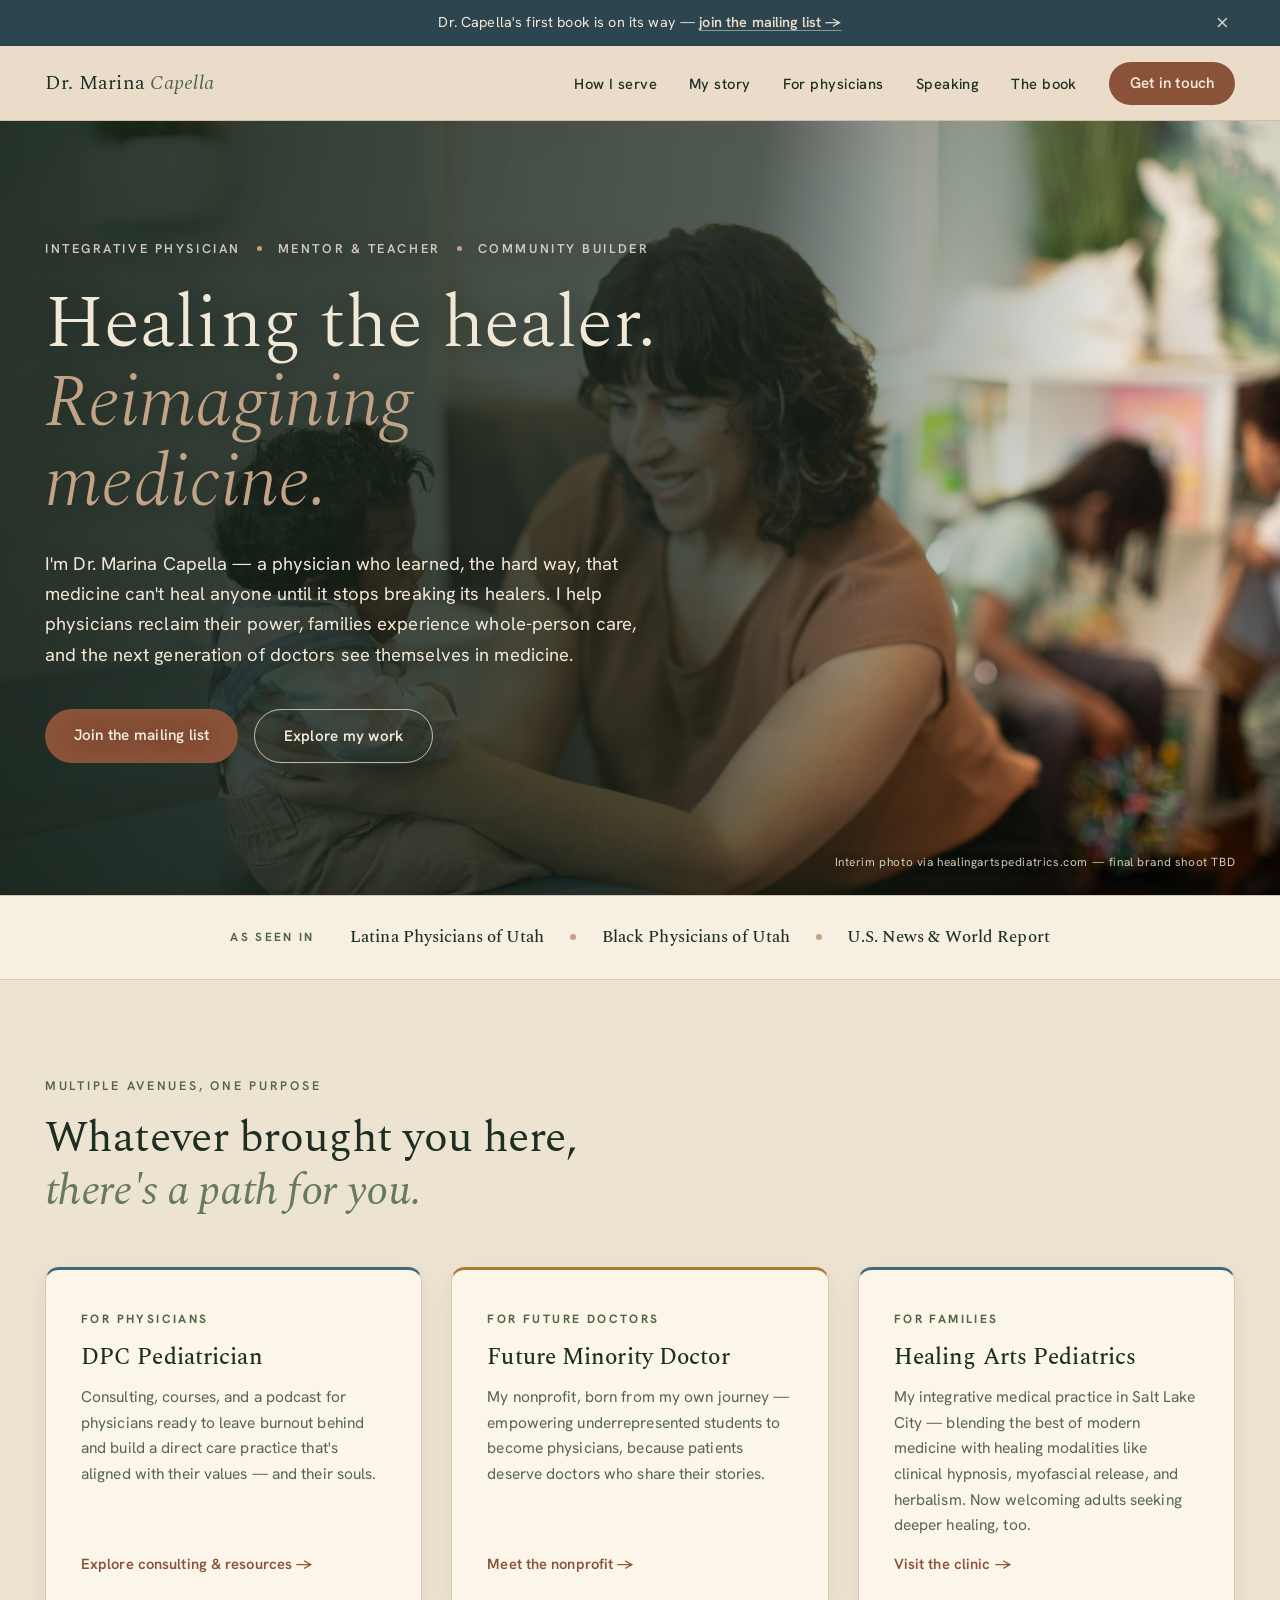
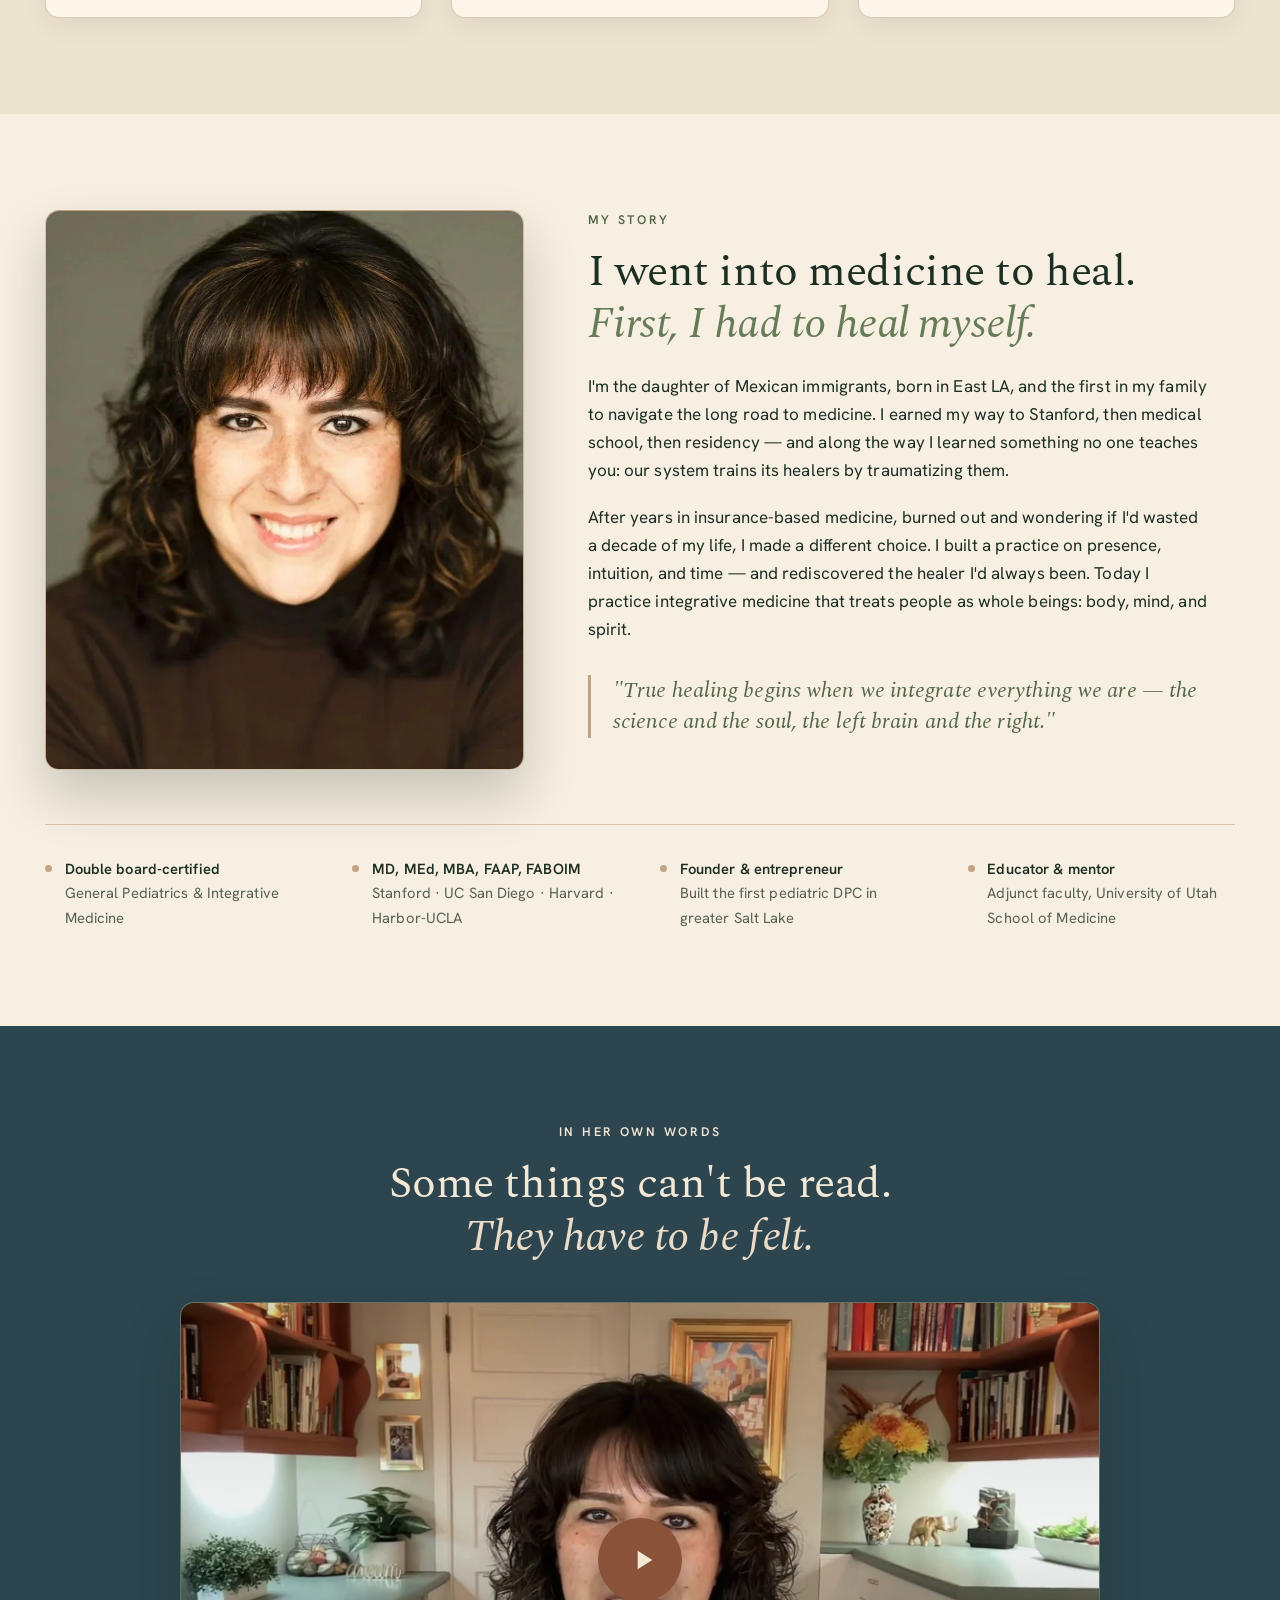
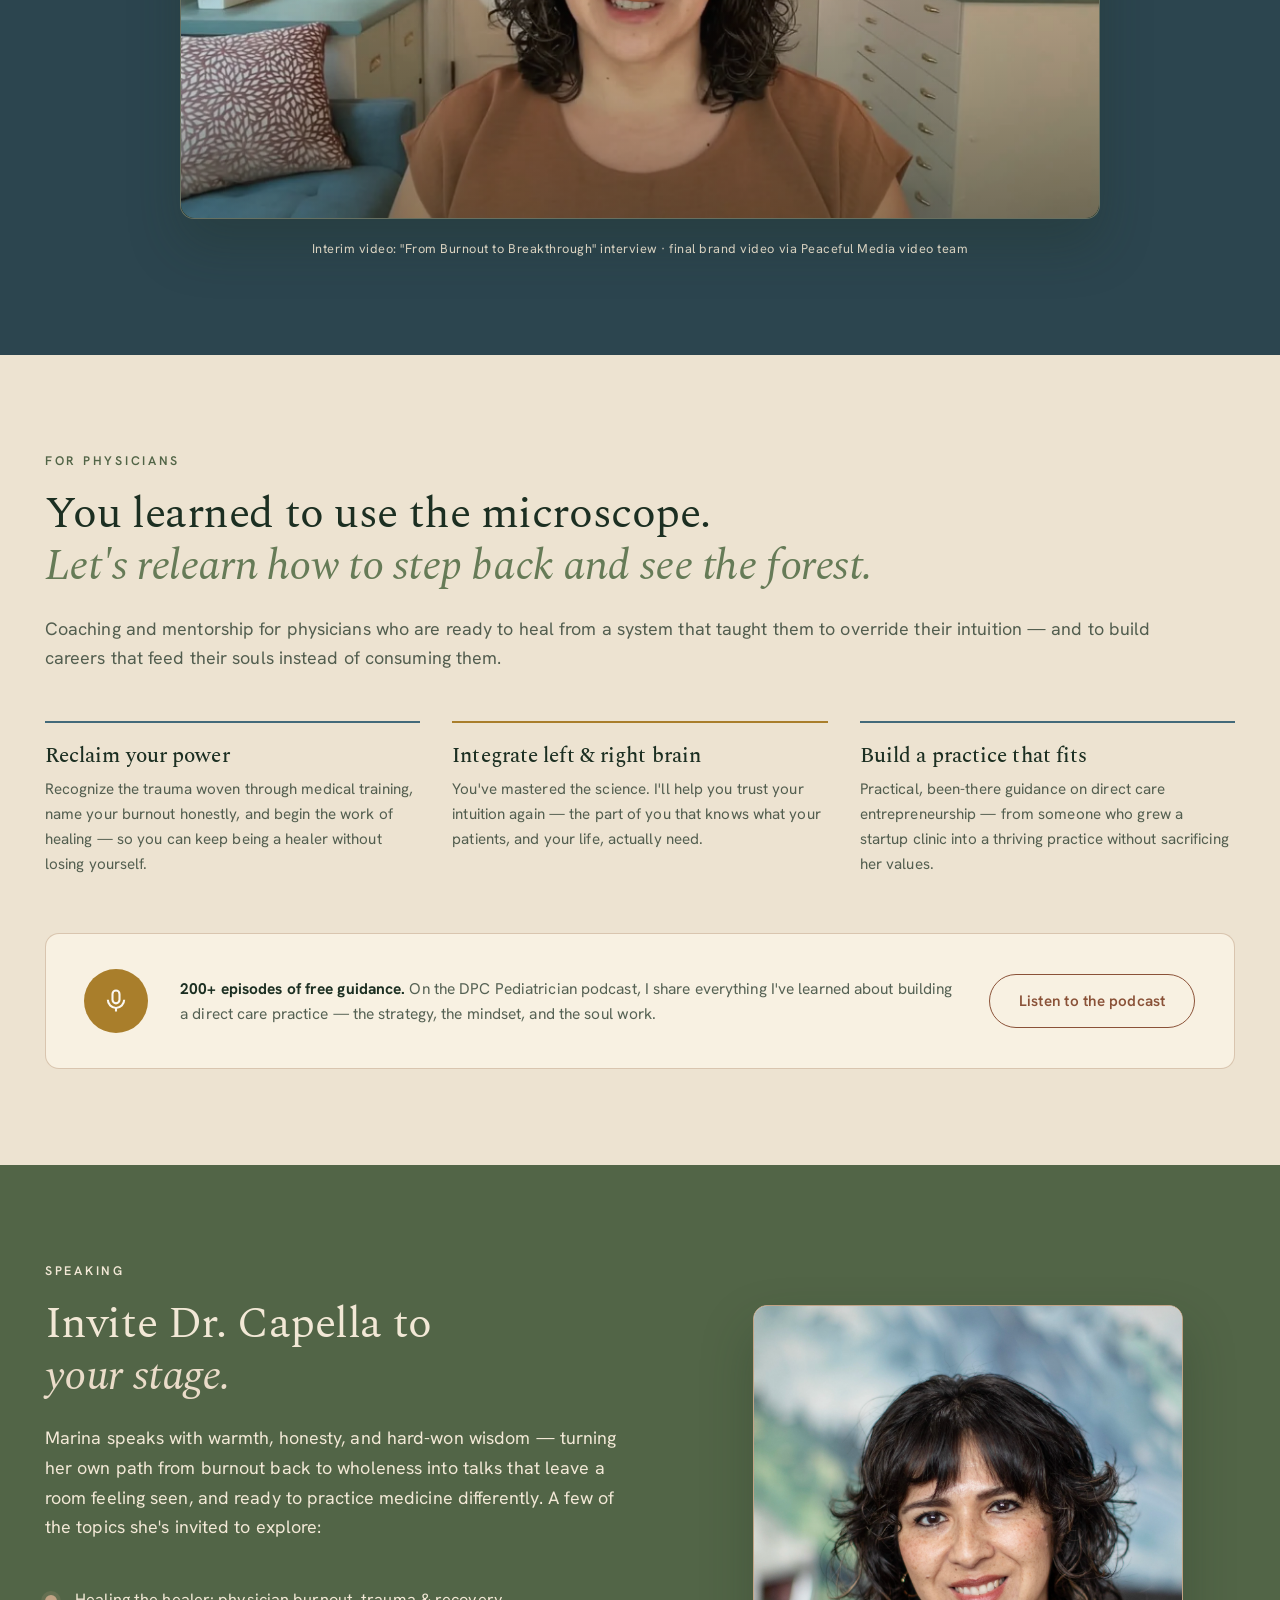
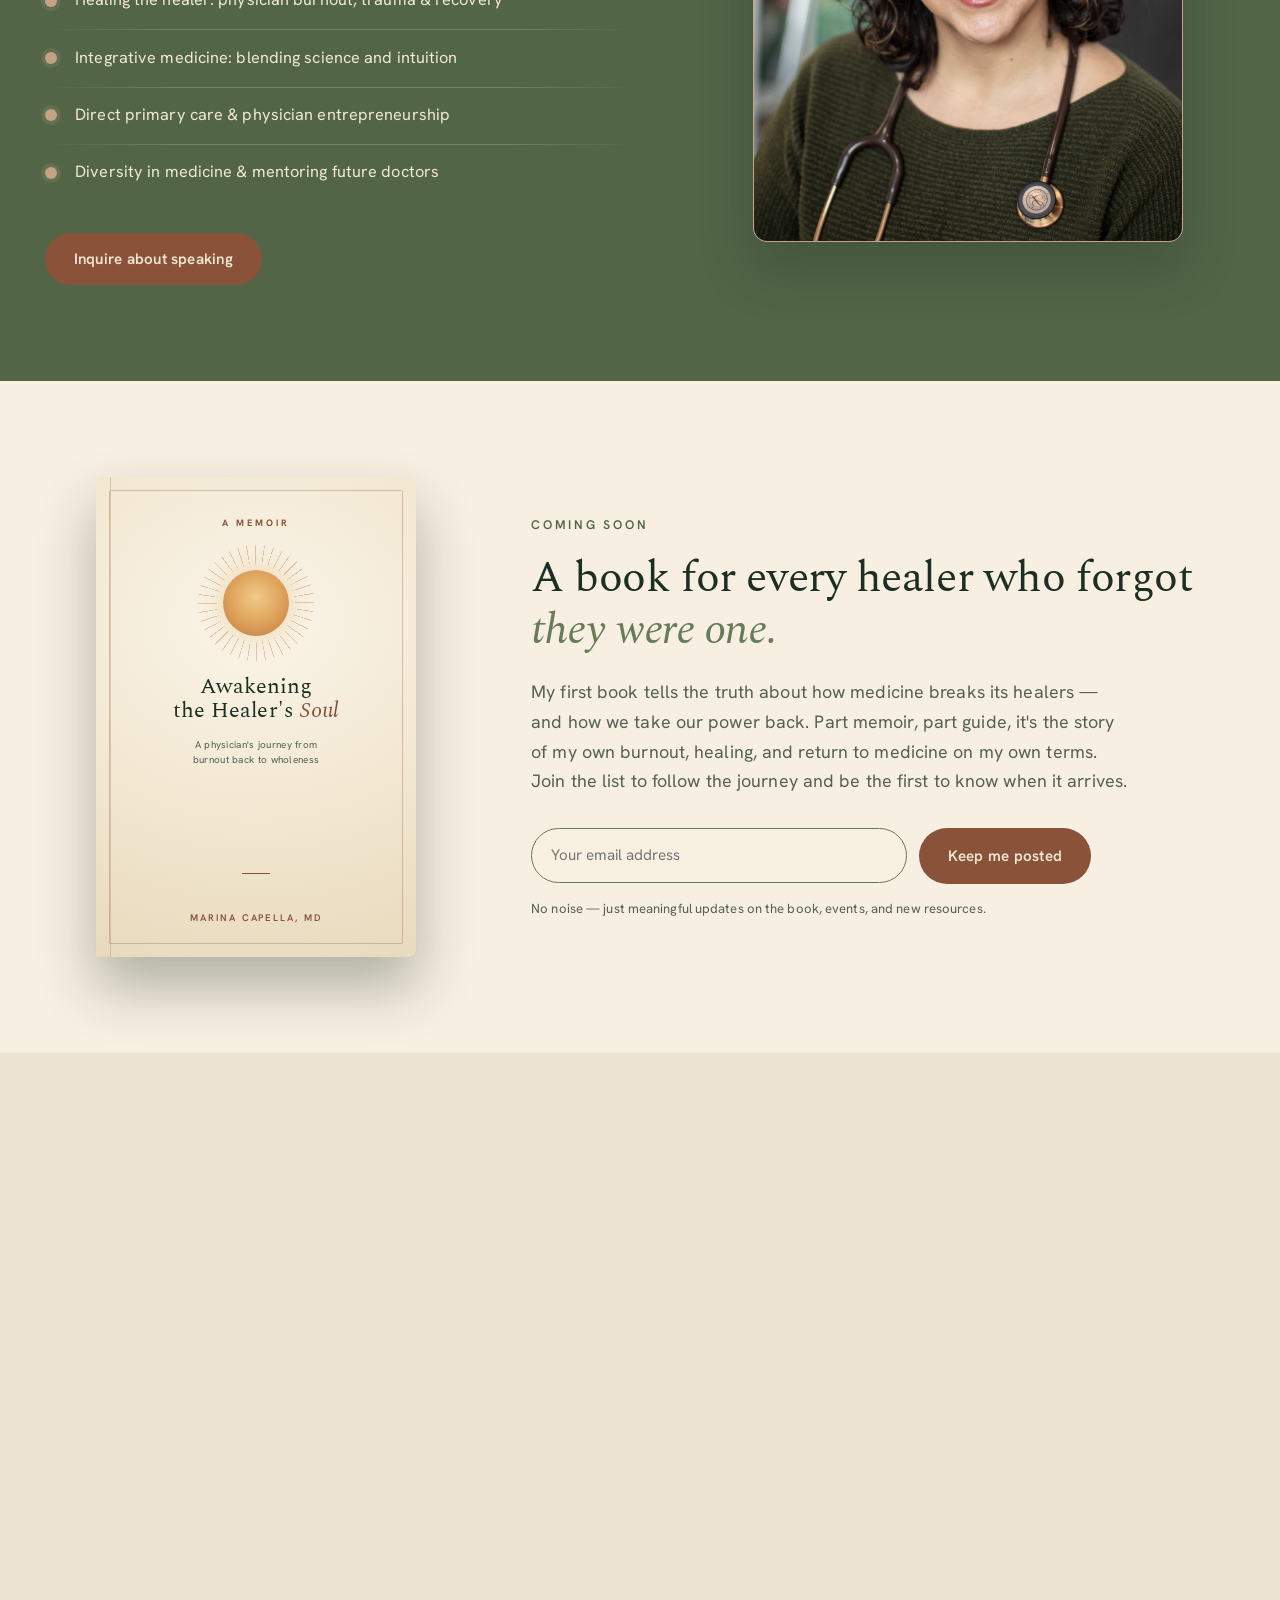
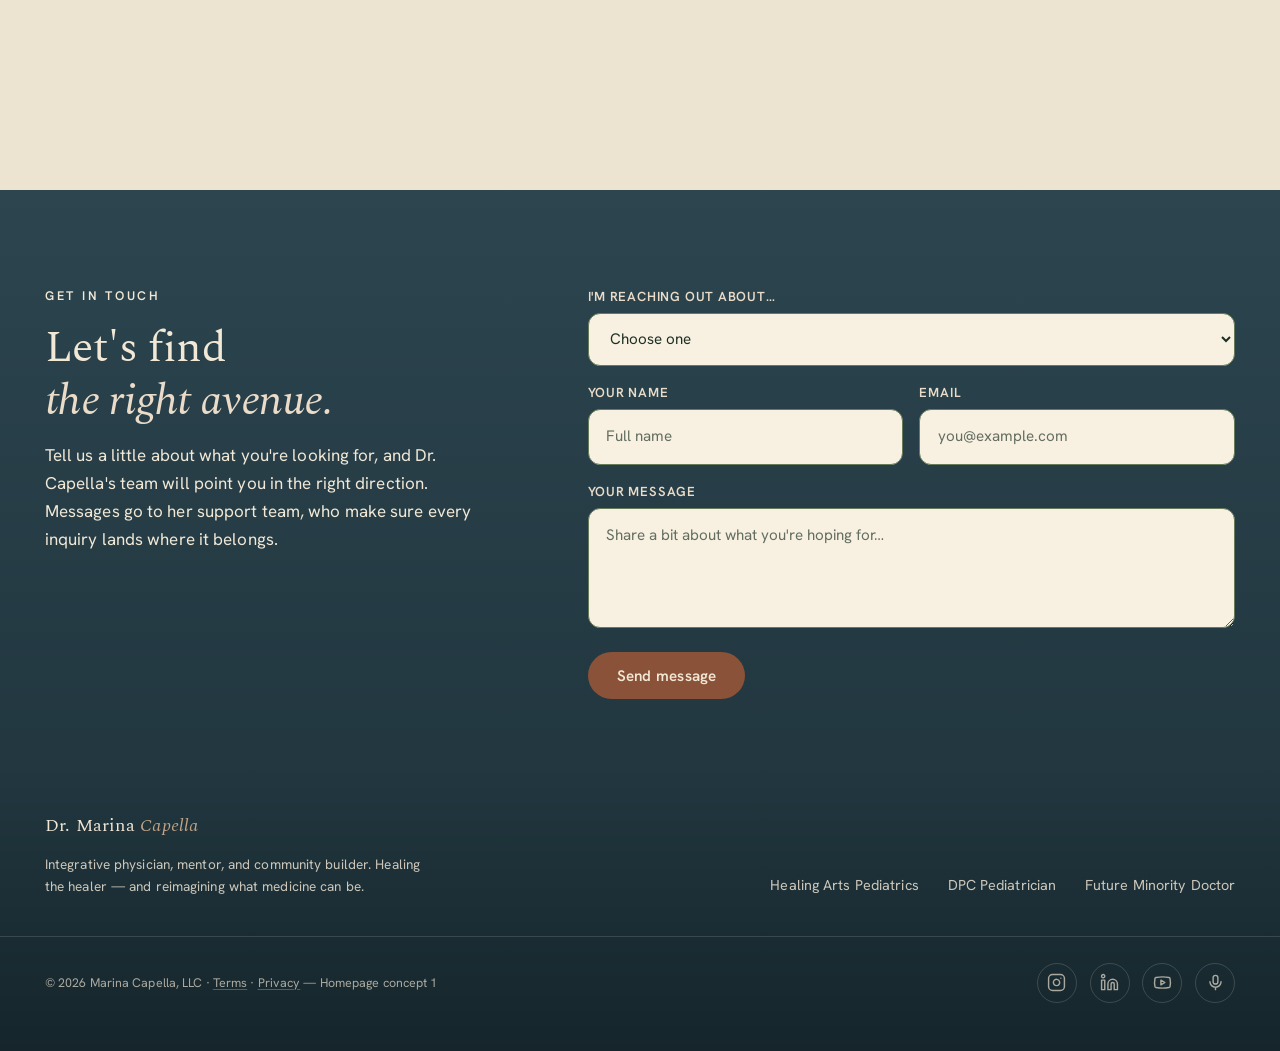
==== commit 5f4fab0b: "new header image and favicon" ====
--- a/deploy/index.html
+++ b/deploy/index.html
@@ -2,6 +2,7 @@
 <html lang="en">
 <head>
 <meta charset="UTF-8">
+<link rel="icon" type="image/svg+xml" href="[data-uri]">
 <meta name="viewport" content="width=device-width, initial-scale=1.0">
 <title>Dr. Marina Capella — Integrative Physician · Mentor · Community Builder</title>
 <meta name="description" content="Dr. Marina Capella helps physicians heal, families find whole-person care, and the next generation of doctors see themselves in medicine.">
